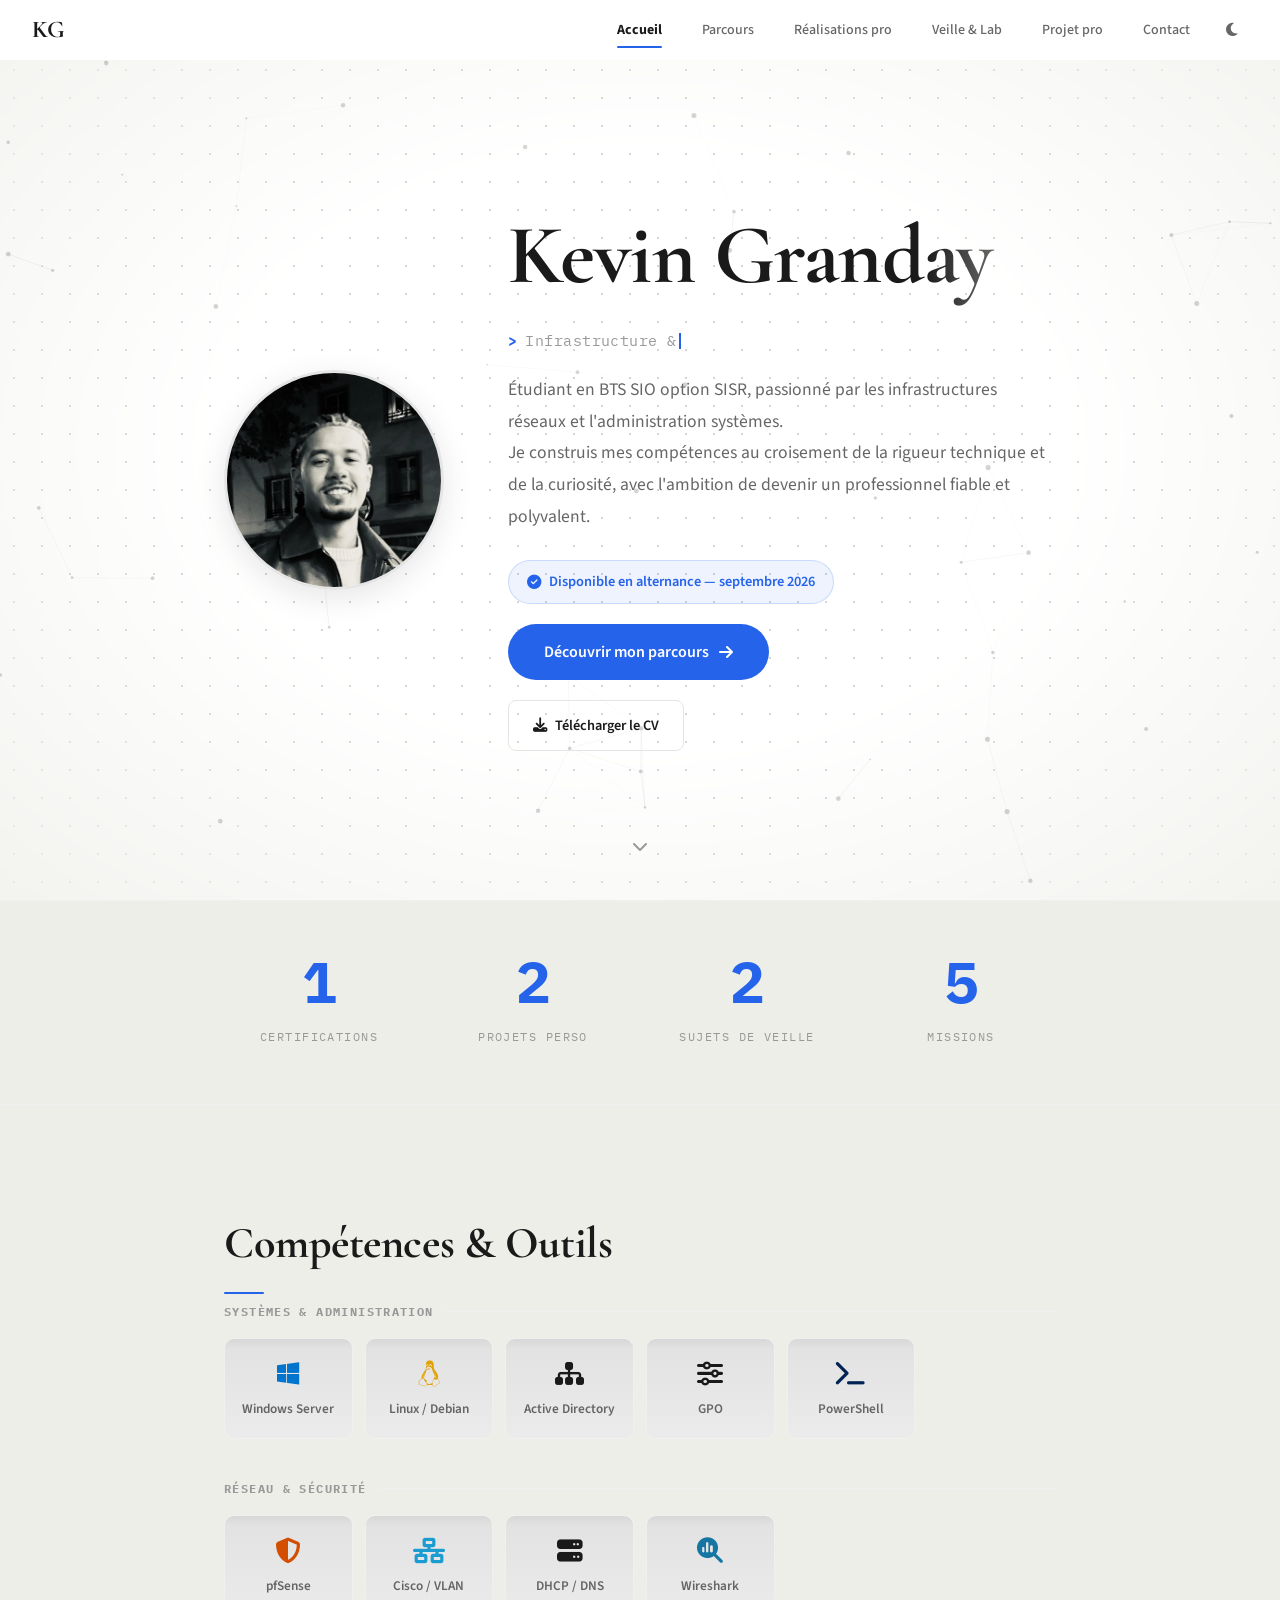
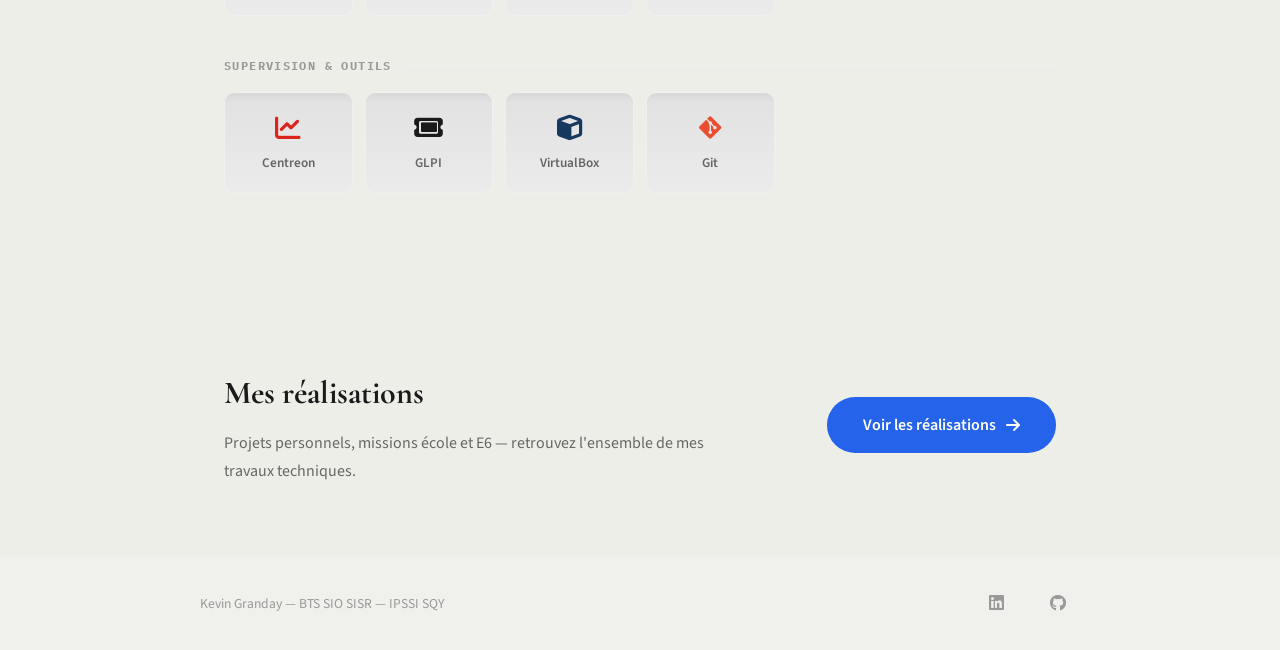
==== index.html @ ea4159f2 "Bump version CSS/JS v42 sur tous les HTML Co-Authored-By: Claude Sonnet 4.6 <noreply@anthropic.com>" ====
<!DOCTYPE html>
<html lang="fr">
<head>
    <meta charset="UTF-8">
    <script>var t=localStorage.getItem('theme');if(t==='dark'||(!t&&window.matchMedia('(prefers-color-scheme: dark)').matches))document.documentElement.setAttribute('data-theme','dark');</script>
    <meta name="viewport" content="width=device-width, initial-scale=1.0">
    <title>Kevin Granday - Portfolio BTS SIO SISR</title>
    <meta name="description" content="Portfolio de Kevin Granday, étudiant en BTS SIO option SISR à l'IPSSI SQY. Infrastructures réseaux, administration systèmes, cybersécurité.">
    <link rel="icon" type="image/svg+xml" href="favicon.svg">
    <link rel="manifest" href="manifest.json">
    <link rel="apple-touch-icon" href="apple-touch-icon.png">
    <meta name="theme-color" content="#111111" media="(prefers-color-scheme: light)">
    <meta name="theme-color" content="#0a0a0a" media="(prefers-color-scheme: dark)">
    <meta name="mobile-web-app-capable" content="yes">
    <meta name="apple-mobile-web-app-capable" content="yes">
    <meta name="apple-mobile-web-app-status-bar-style" content="black-translucent">
    <meta name="apple-mobile-web-app-title" content="KG Portfolio">
    <meta property="og:title" content="Kevin Granday — Portfolio BTS SIO SISR">
    <meta property="og:description" content="Étudiant en BTS SIO option SISR à l'IPSSI SQY. Infrastructures réseaux, administration systèmes, cybersécurité.">
    <meta property="og:type" content="website">
    <meta property="og:url" content="https://kevin-granday-portfolio.netlify.app/">
    <meta property="og:image" content="https://kevin-granday-portfolio.netlify.app/images/photo-kevin.webp">
    <meta name="twitter:card" content="summary_large_image">
    <meta name="twitter:title" content="Kevin Granday — Portfolio BTS SIO SISR">
    <meta name="twitter:description" content="Étudiant en BTS SIO option SISR à l'IPSSI SQY. Infrastructures réseaux, administration systèmes, cybersécurité.">
    <link rel="canonical" href="https://kevin-granday-portfolio.netlify.app/">
    <script type="application/ld+json">
    {
        "@context": "https://schema.org",
        "@type": "Person",
        "name": "Kevin Granday",
        "jobTitle": "Étudiant BTS SIO SISR",
        "description": "Étudiant en BTS SIO option SISR à l'IPSSI SQY, passionné par les infrastructures réseaux, l'administration systèmes et la cybersécurité.",
        "url": "https://kevin-granday-portfolio.netlify.app/",
        "image": "https://kevin-granday-portfolio.netlify.app/images/photo-kevin.webp",
        "sameAs": [
            "https://www.linkedin.com/in/kevin-granday-03425814b/",
            "https://github.com/Kevinkdla"
        ],
        "alumniOf": {
            "@type": "EducationalOrganization",
            "name": "IPSSI SQY — Institut Supérieur en Informatique"
        },
        "knowsAbout": [
            "Administration systèmes Windows Server",
            "Active Directory",
            "Infrastructure réseau",
            "Cybersécurité",
            "PowerShell",
            "Linux",
            "pfSense",
            "Proxmox VE",
            "VirtualBox"
        ],
        "hasCredential": [
            {
                "@type": "EducationalOccupationalCredential",
                "name": "Attestation CNIL — RGPD",
                "credentialCategory": "certification"
            },
            {
                "@type": "EducationalOccupationalCredential",
                "name": "SecNumacadémie — ANSSI",
                "credentialCategory": "certification"
            }
        ]
    }
    </script>
    <link rel="stylesheet" href="style.css?v=42">
    <link rel="preconnect" href="https://fonts.googleapis.com">
    <link rel="preconnect" href="https://fonts.gstatic.com" crossorigin>
    <link href="https://fonts.googleapis.com/css2?family=Cormorant+Garamond:wght@400;500;600;700&family=Source+Sans+3:wght@300;400;500;600;700&family=IBM+Plex+Mono:wght@400;500;600&display=swap" rel="stylesheet">
    <link rel="stylesheet" href="https://cdnjs.cloudflare.com/ajax/libs/font-awesome/6.5.1/css/all.min.css">
    <!-- Google tag (gtag.js) -->
    <script async src="https://www.googletagmanager.com/gtag/js?id=G-9WGSE8JV6F"></script>
    <script>
        window.dataLayer = window.dataLayer || [];
        function gtag(){dataLayer.push(arguments);}
        gtag("js", new Date());
        gtag("config", "G-9WGSE8JV6F");
    </script>
</head>
<body>

    <!-- ===================== NAVBAR ===================== -->
    <nav class="nav" id="nav">
        <a href="index.html" class="nav__logo">KG</a>
        <button class="nav__theme nav__theme--topbar" id="themeToggleTop" aria-label="Thème sombre"><i class="fas fa-moon"></i></button>
        <button class="nav__toggle" id="navToggle" aria-label="Menu">
            <span></span><span></span><span></span>
        </button>
    </nav>
    <ul class="nav__menu" id="navMenu">
        <li><a href="index.html" class="nav__link">Accueil</a></li>
        <li><a href="parcours.html" class="nav__link">Parcours</a></li>
        <li><a href="realisations.html" class="nav__link">Réalisations pro</a></li>
        <li><a href="veille.html" class="nav__link">Veille &amp; Lab</a></li>
        <li><a href="projet.html" class="nav__link">Projet pro</a></li>
        <li><a href="contact.html" class="nav__link">Contact</a></li>
        <li><button class="nav__theme" id="themeToggle" aria-label="Thème sombre"><i class="fas fa-moon"></i></button></li>
    </ul>
    <dialog class="nav__dialog" id="navDialog">
        <ul class="nav__dialog-menu">
            <li><a href="index.html" class="nav__link">Accueil</a></li>
            <li><a href="parcours.html" class="nav__link">Parcours</a></li>
            <li><a href="realisations.html" class="nav__link">Réalisations pro</a></li>
            <li><a href="veille.html" class="nav__link">Veille &amp; Lab</a></li>
            <li><a href="projet.html" class="nav__link">Projet pro</a></li>
            <li><a href="contact.html" class="nav__link">Contact</a></li>
        </ul>
    </dialog>

    <div class="page-content">

    <!-- ===================== HERO ===================== -->
    <section class="hero" id="accueil">
        <div class="hero__bg"></div>
        <canvas id="heroCanvas" aria-hidden="true"></canvas>
        <div class="container hero__content">
            <div class="hero__text-side">
                <h1 class="hero__title" data-text="Kevin Granday">Kevin Granday</h1>
                <p class="hero__typing-line"><span id="heroTyping"></span><span class="hero__cursor"></span></p>
                <p class="hero__text">
                    Étudiant en BTS SIO option SISR, passionné par les
                    infrastructures réseaux et l'administration systèmes.<br>
                    Je construis mes compétences au croisement de la rigueur
                    technique et de la curiosité, avec l'ambition de devenir
                    un professionnel fiable et polyvalent.
                </p>
                <div class="hero__actions">
                    <span class="hero__badge"><i class="fas fa-circle-check"></i> Disponible en alternance — septembre 2026</span>
                    <a href="parcours.html" class="hero__cta">Découvrir mon parcours <i class="fas fa-arrow-right"></i></a>
                    <a href="docs/kevin-granday-cv.pdf" download class="btn btn--outline"><i class="fas fa-download"></i> Télécharger le CV</a>
                </div>
            </div>
            <div class="hero__photo-side">
                <div class="hero__photo">
                    <img src="images/photo-kevin.webp" alt="Kevin Granday" loading="eager" fetchpriority="high">
                </div>
            </div>
        </div>
        <a href="#competences" class="hero__scroll" aria-label="Défiler vers le bas">
            <i class="fas fa-chevron-down"></i>
        </a>
    </section>

    <!-- ===================== STATS ===================== -->
    <section class="stats-strip">
        <div class="container">
            <div class="stats-grid">
                <div class="stat-item reveal">
                    <span class="stat-item__num" data-target="2">0</span>
                    <span class="stat-item__label">Certifications</span>
                </div>
                <div class="stat-item reveal">
                    <span class="stat-item__num" data-target="4">0</span>
                    <span class="stat-item__label">Projets perso</span>
                </div>
                <div class="stat-item reveal">
                    <span class="stat-item__num" data-target="4">0</span>
                    <span class="stat-item__label">Sujets de veille</span>
                </div>
                <div class="stat-item reveal">
                    <span class="stat-item__num" data-target="9">0</span>
                    <span class="stat-item__label">Missions</span>
                </div>
            </div>
        </div>
    </section>

    <!-- ===================== COMPÉTENCES ===================== -->
    <section class="section skills-section" id="competences">
        <div class="container">
            <h2 class="section__title reveal">Compétences & Outils</h2>

            <div class="skills-group reveal">
                <h3 class="skills-group__label">Systèmes & Administration</h3>
                <div class="skills-grid">
                    <div class="skill-card"><i class="fab fa-windows"></i><span>Windows Server</span></div>
                    <div class="skill-card"><i class="fab fa-linux"></i><span>Linux / Debian</span></div>
                    <div class="skill-card"><i class="fas fa-sitemap"></i><span>Active Directory</span></div>
                    <div class="skill-card"><i class="fas fa-sliders"></i><span>GPO</span></div>
                    <div class="skill-card"><i class="fas fa-terminal"></i><span>PowerShell</span></div>
                </div>
            </div>

            <div class="skills-group reveal">
                <h3 class="skills-group__label">Réseau & Sécurité</h3>
                <div class="skills-grid">
                    <div class="skill-card"><i class="fas fa-shield-halved"></i><span>pfSense</span></div>
                    <div class="skill-card"><i class="fas fa-network-wired"></i><span>Cisco / VLAN</span></div>
                    <div class="skill-card"><i class="fas fa-server"></i><span>DHCP / DNS</span></div>
                    <div class="skill-card"><i class="fas fa-magnifying-glass-chart"></i><span>Wireshark</span></div>
                </div>
            </div>

            <div class="skills-group reveal">
                <h3 class="skills-group__label">Supervision & Outils</h3>
                <div class="skills-grid">
                    <div class="skill-card"><i class="fas fa-chart-line"></i><span>Centreon</span></div>
                    <div class="skill-card"><i class="fas fa-ticket"></i><span>GLPI</span></div>
                    <div class="skill-card"><i class="fas fa-cube"></i><span>VirtualBox</span></div>
                    <div class="skill-card"><i class="fab fa-git-alt"></i><span>Git</span></div>
                </div>
            </div>
        </div>
    </section>

    <!-- ===================== CTA RÉALISATIONS ===================== -->
    <section class="section cta-section">
        <div class="container cta-section__inner reveal">
            <div>
                <h2 class="cta-section__title">Mes réalisations</h2>
                <p class="cta-section__text">Projets personnels, missions école et E6 — retrouvez l'ensemble de mes travaux techniques.</p>
            </div>
            <a href="realisations.html" class="hero__cta">
                Voir les réalisations <i class="fas fa-arrow-right"></i>
            </a>
        </div>
    </section>

    <footer class="footer">
        <div class="footer__inner">
            <p>Kevin Granday — BTS SIO SISR — IPSSI SQY</p>
            <div class="footer__links">
                <a href="https://www.linkedin.com/in/kevin-granday-03425814b/" target="_blank" rel="noopener" aria-label="LinkedIn"><i class="fab fa-linkedin"></i></a>
                <a href="https://github.com/Kevinkdla" target="_blank" rel="noopener" aria-label="GitHub"><i class="fab fa-github"></i></a>
            </div>
        </div>
    </footer>

        </div><!-- /.page-content -->

    <script src="main.js?v=42"></script>
</body>
</html>
---- style.css ----
/* ================================================================
   KEVIN GRANDAY PORTFOLIO — CSS
   ================================================================ */

/* ---------- RESET & VARIABLES ---------- */
*,
*::before,
*::after {
    margin: 0;
    padding: 0;
    box-sizing: border-box;
}

:root {
    /* Palette — light, clean, monochrome */
    --bg-primary: #f0f0ec;
    --bg-secondary: #eeeee9;
    --bg-card: #ebebeb;
    --bg-card-hover: #e5e5e0;
    --border: #f0f0f0;
    --border-light: #e5e5e5;

    --text-primary: #1a1a1a;
    --text-secondary: #666;
    --text-muted: #999;

    --accent: #2563eb;
    --accent-soft: rgba(37, 99, 235, 0.08);
    --accent-glow: rgba(37, 99, 235, 0.18);
    --accent-green: #15803d;
    --accent-green-soft: #f0fdf4;

    /* Typography */
    --font-body: 'Source Sans 3', -apple-system, BlinkMacSystemFont, sans-serif;
    --font-heading: 'Cormorant Garamond', Georgia, serif;
    --font-mono: 'IBM Plex Mono', 'Fira Code', monospace;

    /* Sizing */
    --nav-height: 60px;
    --container: 880px;
    --radius: 10px;
    --radius-sm: 8px;
    --radius-lg: 14px;

    /* Transitions */
    --ease: cubic-bezier(0.4, 0, 0.2, 1);
    --dur: 0.25s;
}

html {
    scroll-behavior: smooth;
    scroll-padding-top: var(--nav-height);
}

body {
    font-family: var(--font-body);
    font-size: 19px;
    background: var(--bg-primary);
    color: var(--text-primary);
    line-height: 1.75;
    -webkit-font-smoothing: antialiased;
    overflow-x: hidden;
}

img {
    max-width: 100%;
    display: block;
}

a {
    color: inherit;
    text-decoration: none;
}

code {
    font-family: var(--font-mono);
    background: #f5f5f5;
    color: #333;
    padding: 2px 8px;
    border-radius: 4px;
    font-size: 0.875em;
}

[data-theme="dark"] code {
    background: #242424;
    color: #e0e0e0;
}

.container {
    max-width: var(--container);
    margin: 0 auto;
    padding: 0 24px;
}

/* ---------- REVEAL ANIMATION ---------- */
.reveal {
    opacity: 0;
    transform: translateY(30px);
    transition: opacity 0.7s var(--ease), transform 0.7s var(--ease);
}

.reveal.visible {
    opacity: 1;
    transform: translateY(0);
}

/* ---------- LIGHTBOX ---------- */
/* ---------- IMG DIALOG (aperçu projet) ---------- */
.img-dialog {
    border: none;
    border-radius: 10px;
    padding: 0;
    background: var(--bg-card);
    box-shadow: 0 24px 64px rgba(0,0,0,0.55);
    max-width: min(780px, 88vw);
    width: 100%;
    overflow: hidden;
    position: fixed;
    top: 50%;
    left: 50%;
    transform: translate(-50%, -50%);
    margin: 0;
}

.img-dialog::backdrop {
    background: rgba(0, 0, 0, 0.75);
    backdrop-filter: blur(3px);
}

.img-dialog__img {
    display: block;
    width: 100%;
    max-height: 75vh;
    object-fit: contain;
    border-radius: 0;
}

.img-dialog__close {
    position: absolute;
    top: 10px;
    right: 12px;
    font-size: 1.6rem;
    line-height: 1;
    background: rgba(0,0,0,0.45);
    color: #fff;
    border: none;
    border-radius: 50%;
    width: 32px;
    height: 32px;
    cursor: pointer;
    display: flex;
    align-items: center;
    justify-content: center;
    transition: background 0.2s;
    z-index: 1;
}

.img-dialog__close:hover {
    background: rgba(0,0,0,0.75);
}

@media (max-width: 600px) {
    .img-dialog {
        max-width: 96vw;
    }
    .img-dialog__img {
        max-height: 60vh;
    }
}

.lightbox {
    position: fixed;
    inset: 0;
    z-index: 1000;
    background: rgba(0, 0, 0, 0.92);
    display: flex;
    flex-direction: column;
    align-items: center;
    justify-content: center;
    gap: 20px;
    opacity: 0;
    pointer-events: none;
    transition: opacity var(--dur) var(--ease);
}

.lightbox.active {
    opacity: 1;
    pointer-events: all;
}

.lightbox__close {
    position: absolute;
    top: 12px;
    right: 16px;
    font-size: 2.4rem;
    color: var(--text-primary);
    background: none;
    border: none;
    cursor: pointer;
    transition: color var(--dur);
    line-height: 1;
    min-width: 44px;
    min-height: 44px;
    display: flex;
    align-items: center;
    justify-content: center;
}

.lightbox__close:hover {
    color: var(--accent);
}

.lightbox__pdf {
    width: 90vw;
    max-width: 860px;
    height: 80vh;
    border: none;
    border-radius: var(--radius);
    box-shadow: 0 20px 60px rgba(0, 0, 0, 0.5);
    background: #fff;
}

@media (max-width: 767px) {
    .lightbox__pdf {
        height: 70vh;
        width: 96vw;
    }
}

@media (orientation: landscape) and (max-width: 900px) {
    .lightbox__pdf {
        height: 60vh;
    }
}

.lightbox__img {
    max-width: 92vw;
    max-height: 85vh;
    border-radius: var(--radius);
    box-shadow: 0 20px 60px rgba(0, 0, 0, 0.5);
    object-fit: contain;
}

.lightbox__download {
    display: inline-flex;
    align-items: center;
    gap: 8px;
    padding: 10px 24px;
    background: var(--accent);
    color: #fff;
    border-radius: var(--radius-sm);
    font-weight: 600;
    transition: transform var(--dur), box-shadow var(--dur);
}

.lightbox__download:hover {
    transform: translateY(-2px);
    box-shadow: 0 6px 20px var(--accent-glow);
}

/* ---------- NAVBAR ---------- */
.nav {
    position: fixed;
    top: 0;
    left: 0;
    right: 0;
    height: var(--nav-height);
    display: flex;
    align-items: center;
    justify-content: space-between;
    padding: 0 32px;
    z-index: 500;
    background: rgba(255, 255, 255, 0.97);
    backdrop-filter: blur(14px);
    -webkit-backdrop-filter: blur(14px);
    border-bottom: 1px solid transparent;
    transition: border-color var(--dur), background var(--dur);
}

.nav.scrolled {
    border-bottom-color: var(--border);
    background: #fff;
}

.nav__logo {
    font-family: var(--font-heading);
    font-size: 1.5rem;
    font-weight: 700;
    color: var(--text-primary);
    letter-spacing: -0.01em;
}

.nav__menu {
    position: fixed;
    top: 0;
    right: 32px;
    height: var(--nav-height);
    display: flex;
    align-items: center;
    list-style: none;
    gap: 8px;
    z-index: 501;
}

.nav__link {
    display: block;
    padding: 8px 16px;
    font-size: 0.875rem;
    font-weight: 500;
    color: var(--text-secondary);
    border-radius: var(--radius-sm);
    transition: color var(--dur), background var(--dur);
}

.nav__link:hover {
    color: var(--text-primary);
    background: var(--accent-soft);
    font-weight: 600;
}

.nav__link.active {
    color: var(--text-primary);
    font-weight: 700;
    background: transparent;
    position: relative;
}

.nav__link.active::after {
    content: '';
    position: absolute;
    bottom: 2px;
    left: 16px;
    right: 16px;
    height: 2px;
    background: var(--accent);
    border-radius: 2px;
}

.nav__toggle {
    display: none;
    flex-direction: column;
    gap: 5px;
    background: none;
    border: none;
    cursor: pointer;
    padding: 4px;
}

.nav__toggle span {
    display: block;
    width: 24px;
    height: 1.5px;
    background: var(--text-primary);
    border-radius: 2px;
    transition: transform var(--dur), opacity var(--dur);
}

/* ---------- HERO ---------- */
.hero {
    position: relative;
    min-height: 100vh;
    display: flex;
    align-items: center;
    padding-top: var(--nav-height);
    overflow: hidden;
}

.hero__bg {
    position: absolute;
    inset: 0;
    background: #fff;
    background-image: radial-gradient(circle, #d4d4d4 1px, transparent 1px);
    background-size: 28px 28px;
    -webkit-mask-image: radial-gradient(ellipse 80% 80% at 50% 50%, black 40%, transparent 100%);
    mask-image: radial-gradient(ellipse 80% 80% at 50% 50%, black 40%, transparent 100%);
    pointer-events: none;
}

[data-theme="dark"] .hero__bg {
    background: #0d0d0d;
    background-image: radial-gradient(circle, #2a2a2a 1px, transparent 1px);
    background-size: 28px 28px;
}

.hero__content {
    position: relative;
    z-index: 1;
    display: flex;
    flex-wrap: wrap;
    align-items: center;
    justify-content: center;
    gap: clamp(24px, 5vw, 64px);
    animation: heroFadeIn 1s var(--ease) both;
}

.hero__text-side {
    flex: 1;
    min-width: min(280px, 100%);
}

.hero__actions {
    display: flex;
    flex-direction: column;
    align-items: flex-start;
    gap: 20px;
}

.hero__photo-side {
    flex-shrink: 0;
    order: -1;
}

.hero__photo {
    width: clamp(100px, 22vw, 220px);
    height: clamp(100px, 22vw, 220px);
    border-radius: 50%;
    overflow: hidden;
    border: 3px solid var(--border-light);
    box-shadow: 0 8px 32px rgba(0, 0, 0, 0.1);
}

.hero__photo img {
    width: 100%;
    height: 100%;
    object-fit: cover;
    object-position: center top;
    filter: grayscale(0%);
    transition: filter 0.4s var(--ease);
}

.hero__photo:hover img {
    filter: grayscale(100%);
}

@keyframes heroFadeIn {
    from { opacity: 0; transform: translateY(40px); }
    to { opacity: 1; transform: translateY(0); }
}

.hero__title {
    font-family: var(--font-heading);
    font-size: clamp(50px, 10vw, 84px);
    font-weight: 700;
    letter-spacing: -0.01em;
    line-height: 1.1;
    padding-bottom: 0.08em;
    margin-bottom: 20px;
    background: linear-gradient(90deg, #1a1a1a 0%, #1a1a1a 38%, #aaa 50%, #1a1a1a 62%, #1a1a1a 100%);
    background-size: 200% auto;
    -webkit-background-clip: text;
    -webkit-text-fill-color: transparent;
    background-clip: text;
    animation: shine 10s linear infinite;
}

@keyframes shine {
    0%   { background-position: 200% center; }
    100% { background-position: -200% center; }
}

.hero__text {
    font-size: 1.1rem;
    color: var(--text-secondary);
    line-height: 1.8;
    margin-bottom: 28px;
}

.hero__badge {
    display: inline-flex;
    align-items: center;
    gap: 8px;
    padding: 8px 18px;
    background: var(--accent-soft);
    color: var(--accent);
    border: 1px solid var(--accent-glow);
    border-radius: 50px;
    font-size: 0.9rem;
    font-weight: 600;
    animation: pulse-badge 2s ease-in-out infinite;
}

@keyframes pulse-badge {
    0%, 100% { opacity: 1; }
    50% { opacity: 0.75; }
}

.hero__cta {
    display: inline-flex;
    align-items: center;
    justify-content: center;
    gap: 10px;
    padding: 14px 36px;
    background: var(--accent);
    color: #fff;
    border-radius: 50px;
    font-size: 1rem;
    font-weight: 600;
    transition: background var(--dur), transform var(--dur), box-shadow var(--dur);
}

.hero__cta:hover {
    background: #333;
    transform: translateY(-2px);
    box-shadow: 0 6px 20px rgba(0,0,0,0.15);
}

/* ---------- SECTIONS ---------- */
.section {
    padding: 100px 0;
}

.section--alt {
    background: var(--bg-secondary);
}

.section__title {
    font-family: var(--font-heading);
    font-size: clamp(28px, 5vw, 44px);
    font-weight: 700;
    letter-spacing: -0.01em;
    margin-bottom: 8px;
    position: relative;
    display: inline-block;
    color: var(--text-primary);
}

.section__title::after {
    content: '';
    display: block;
    width: 40px;
    height: 2px;
    background: var(--accent);
    border-radius: 2px;
    margin-top: 10px;
}

.section__subtitle {
    color: var(--text-secondary);
    font-size: 1.05rem;
    margin-bottom: 48px;
}

/* ---------- PARCOURS ---------- */
.parcours__intro {
    max-width: 760px;
    margin-bottom: 56px;
}

.parcours__intro p {
    color: var(--text-secondary);
    margin-bottom: 12px;
}

.parcours__intro strong {
    color: var(--text-primary);
}

.parcours__grid {
    display: grid;
    grid-template-columns: 1fr 1fr;
    gap: 40px;
    align-items: start;
}

/* CV Card */
.cv-card {
    background: var(--bg-card);
    border: 1px solid var(--border);
    border-radius: var(--radius-lg);
    padding: 28px;
    text-align: center;
}

.cv-card__title {
    font-size: 1.15rem;
    font-weight: 700;
    margin-bottom: 20px;
}

.cv-card__preview {
    position: relative;
    cursor: pointer;
    overflow: hidden;
    border-radius: var(--radius);
    margin-bottom: 16px;
}

.cv-card__iframe {
    width: 100%;
    height: clamp(400px, 70vh, 600px);
    border: none;
    border-radius: var(--radius);
    pointer-events: none;
    display: block;
}

.cv-card__overlay {
    position: absolute;
    inset: 0;
    background: rgba(255, 255, 255, 0.85);
    display: flex;
    flex-direction: column;
    align-items: center;
    justify-content: center;
    gap: 8px;
    color: var(--text-primary);
    font-size: 0.9rem;
    font-weight: 600;
    opacity: 0;
    transition: opacity var(--dur);
}

.cv-card__overlay i {
    font-size: 1.6rem;
}

.cv-card__preview:hover .cv-card__img {
    transform: scale(1.04);
}

.cv-card__preview:hover .cv-card__overlay {
    opacity: 1;
}

.cv-card__hint {
    color: var(--text-muted);
    font-size: 0.85rem;
    margin-bottom: 20px;
}

/* Timeline */
.timeline {
    position: relative;
}

.timeline__heading {
    font-size: 1.15rem;
    font-weight: 700;
    margin-bottom: 28px;
}

.timeline__item {
    position: relative;
    padding-left: 28px;
    padding-bottom: 32px;
    border-left: 2px solid #e5e5e5;
}

.timeline__item:last-child {
    padding-bottom: 0;
}

.timeline__item::before {
    content: '';
    position: absolute;
    left: -7px;
    top: 4px;
    width: 13px;
    height: 13px;
    border-radius: 50%;
    background: #fff;
    border: 2.5px solid #ccc;
}

.timeline__item:first-child::before {
    background: var(--accent);
    border-color: var(--accent);
    box-shadow: 0 0 0 4px rgba(17,17,17,0.08);
}

.timeline__date {
    display: inline-block;
    font-family: var(--font-mono);
    font-size: 0.8rem;
    color: var(--accent);
    font-weight: 600;
    margin-bottom: 4px;
}

.timeline__title {
    font-size: 1rem;
    font-weight: 700;
    margin-bottom: 2px;
}

.timeline__company {
    display: inline-block;
    font-size: 0.85rem;
    color: var(--text-muted);
    font-weight: 500;
    margin-bottom: 6px;
}

.timeline__desc {
    font-size: 0.9rem;
    color: var(--text-secondary);
}

.timeline__company-row {
    display: flex;
    align-items: center;
    gap: 10px;
    margin-bottom: 6px;
}

.timeline__company-row .timeline__company {
    margin-bottom: 0;
}

.timeline__logo {
    height: 28px;
    width: auto;
    max-width: 80px;
    border-radius: 4px;
    opacity: 0.72;
    filter: grayscale(100%);
    transition: opacity 0.2s, filter 0.2s;
}

.ipssi-logo.timeline__logo {
    filter: none;
    opacity: 1;
}

/* ---------- CERTIFICATIONS ---------- */
.certs {
    margin-top: 56px;
}

.certs__heading {
    font-family: var(--font-heading);
    font-size: 1.5rem;
    font-weight: 700;
    margin-bottom: 24px;
    color: var(--text-primary);
}

.certs__grid {
    display: grid;
    grid-template-columns: repeat(auto-fill, minmax(240px, 1fr));
    gap: 16px;
}

.cert-card {
    display: flex;
    align-items: center;
    gap: 16px;
    padding: 20px 24px;
    background: var(--bg-card);
    border: 1px solid var(--border);
    border-radius: var(--radius);
    transition: box-shadow var(--dur), border-color var(--dur);
}

.cert-card:hover {
    border-color: var(--border-light);
    box-shadow: 0 4px 16px rgba(0,0,0,0.06);
}

.cert-card__icon {
    flex-shrink: 0;
    width: 40px;
    height: 40px;
    display: flex;
    align-items: center;
    justify-content: center;
    background: var(--accent-soft);
    border-radius: var(--radius-sm);
    font-size: 1.1rem;
    color: var(--accent);
    overflow: visible;
}

.cert-card__icon img {
    width: 36px;
    height: 36px;
    object-fit: contain;
    background: none;
}

.cert-card:has(img) .cert-card__icon {
    background: transparent;
    border: none;
}

.cert-card__org {
    display: inline-block;
    font-family: var(--font-mono);
    font-size: 0.72rem;
    font-weight: 600;
    color: var(--accent);
    text-transform: uppercase;
    letter-spacing: 0.08em;
    margin-bottom: 4px;
}

.cert-card__title {
    font-size: 0.9rem;
    font-weight: 600;
    color: var(--text-primary);
    line-height: 1.4;
    margin-bottom: 4px;
}

.cert-card__year {
    font-size: 0.78rem;
    color: var(--text-muted);
    font-family: var(--font-mono);
}

.cert-modules {
    list-style: none;
    margin-top: 10px;
    display: flex;
    flex-direction: column;
    gap: 4px;
}

.cert-modules li {
    font-size: 0.78rem;
    color: var(--text-secondary);
    padding-left: 14px;
    position: relative;
    min-height: 44px;
}

.cert-modules li a {
    display: flex;
    align-items: center;
    min-height: 44px;
    color: inherit;
    text-decoration: underline;
    text-underline-offset: 2px;
}

.cert-modules li::before {
    content: '✓';
    position: absolute;
    left: 0;
    color: var(--accent-green);
    font-size: 0.72rem;
}

.cert-modules li {
    display: flex;
    align-items: center;
    justify-content: space-between;
    gap: 10px;
    flex-wrap: wrap;
}

.cert-code {
    font-family: var(--font-mono);
    font-size: 0.68rem;
    color: var(--text-muted);
    background: var(--accent-soft);
    padding: 2px 6px;
    border-radius: 4px;
    flex-shrink: 0;
    letter-spacing: 0.04em;
}

/* ---------- STATS STRIP ---------- */
.stats-strip {
    background: var(--bg-secondary);
    border-top: 1px solid var(--border);
    border-bottom: 1px solid var(--border);
    padding: 52px 0;
}

.stats-grid {
    display: grid;
    grid-template-columns: repeat(4, 1fr);
    gap: 24px;
    text-align: center;
}

.stat-item__num {
    display: block;
    font-family: var(--font-mono);
    font-size: clamp(2.4rem, 5vw, 3.6rem);
    font-weight: 700;
    color: var(--accent);
    line-height: 1;
    margin-bottom: 8px;
}

.stat-item__label {
    font-size: 0.75rem;
    color: var(--text-muted);
    text-transform: uppercase;
    letter-spacing: 0.12em;
    font-family: var(--font-mono);
}

@media (max-width: 600px) {
    .stats-grid {
        grid-template-columns: repeat(2, 1fr);
        gap: 28px;
    }
}

/* ---------- CERTIFICATION PRESENTATION CARDS ---------- */
.cert-pres__grid {
    display: grid;
    grid-template-columns: repeat(auto-fill, minmax(300px, 1fr));
    gap: 24px;
    margin-top: 24px;
}

.cert-pres-card {
    position: relative;
    display: flex;
    flex-direction: column;
    gap: 20px;
    padding: 28px 28px 24px;
    background: var(--bg-card);
    border: 1px solid var(--border);
    border-radius: 12px;
    color: var(--text);
    transition: border-color 0.2s, box-shadow 0.2s, transform 0.2s;
    overflow: hidden;
}

.cert-pres-card::before {
    content: '';
    position: absolute;
    top: 0; left: 0; right: 0;
    height: 3px;
    background: var(--accent);
    transform: scaleX(0);
    transform-origin: left;
    transition: transform 0.25s ease;
}

.cert-pres-card:hover {
    border-color: var(--accent);
    box-shadow: 0 8px 28px var(--accent-glow);
    transform: translateY(-2px);
}

.cert-pres-card:hover::before {
    transform: scaleX(1);
}

.cert-pres-card__badge {
    position: absolute;
    top: 20px; right: 20px;
    font-family: var(--font-mono);
    font-size: 0.7rem;
    font-weight: 600;
    color: var(--accent);
    background: var(--accent-soft);
    padding: 4px 10px;
    border-radius: 20px;
    letter-spacing: 0.04em;
    display: flex;
    align-items: center;
    gap: 5px;
}

.cert-pres-card__header {
    display: flex;
    align-items: flex-start;
    gap: 14px;
    padding-right: 64px;
}

.cert-pres-card__logo {
    width: 44px;
    height: 44px;
    object-fit: contain;
    flex-shrink: 0;
    border-radius: 8px;
    background: #fff;
    padding: 4px;
    border: 1px solid var(--border-light);
}

.cert-pres-card__org {
    display: block;
    font-family: var(--font-mono);
    font-size: 0.68rem;
    font-weight: 600;
    letter-spacing: 0.1em;
    text-transform: uppercase;
    color: var(--text-muted);
    margin-bottom: 4px;
}

.cert-pres-card__title {
    font-size: 0.9rem;
    font-weight: 600;
    line-height: 1.4;
    margin: 0 0 4px;
    color: var(--text);
}

.cert-pres-card__year {
    font-size: 0.76rem;
    color: var(--text-muted);
    font-family: var(--font-mono);
}

.cert-pres-card__sections {
    list-style: none;
    padding: 0;
    margin: 0;
    display: flex;
    flex-direction: column;
    gap: 6px;
    border-top: 1px solid var(--border);
    padding-top: 16px;
}

.cert-pres-card__sections li {
    display: flex;
    align-items: center;
    gap: 10px;
    font-size: 0.82rem;
    color: var(--text-muted);
    line-height: 1.3;
}

.cert-pres-card__sections li span {
    font-family: var(--font-mono);
    font-size: 0.65rem;
    font-weight: 600;
    color: var(--accent);
    background: var(--accent-soft);
    padding: 2px 6px;
    border-radius: 4px;
    flex-shrink: 0;
    min-width: 26px;
    text-align: center;
}

.cert-pres-card__proofs {
    border-top: 1px solid var(--border);
    padding-top: 14px;
}

.cert-pres-card__proofs-label {
    display: flex;
    align-items: center;
    gap: 6px;
    font-family: var(--font-mono);
    font-size: 0.68rem;
    font-weight: 600;
    letter-spacing: 0.08em;
    text-transform: uppercase;
    color: var(--text-muted);
    margin-bottom: 8px;
}

.cert-pres-card__proofs ul {
    list-style: none;
    padding: 0;
    margin: 0;
    display: flex;
    flex-direction: column;
    gap: 4px;
}

.cert-pres-card__proofs ul li a {
    font-size: 0.78rem;
    color: var(--text-muted);
    text-decoration: none;
    display: flex;
    align-items: center;
    gap: 6px;
    padding: 2px 0;
    transition: color 0.15s;
}

.cert-pres-card__proofs ul li a::before {
    content: '↗';
    font-size: 0.7rem;
    flex-shrink: 0;
}

.cert-pres-card__proofs ul li a:hover {
    color: var(--accent);
}

.cert-pres-card__cta {
    display: flex;
    align-items: center;
    gap: 8px;
    font-size: 0.82rem;
    font-weight: 600;
    color: var(--accent);
    margin-top: auto;
    border-top: 1px solid var(--border);
    padding-top: 16px;
    text-decoration: none;
    transition: gap 0.2s;
}

.cert-pres-card__cta:hover {
    gap: 12px;
}

@media (max-width: 600px) {
    .cert-pres__grid {
        grid-template-columns: 1fr;
    }

    .cert-pres-card {
        padding: 20px 16px 18px;
    }

    .cert-pres-card__badge {
        position: static;
        align-self: flex-start;
        margin-bottom: -8px;
    }

    .cert-pres-card__header {
        padding-right: 0;
        flex-wrap: wrap;
    }

    .cert-pres-card__proofs ul li a {
        word-break: break-word;
        font-size: 0.75rem;
    }
}

.cert-verify-link {
    display: inline-flex;
    align-items: center;
    gap: 6px;
    margin-top: 10px;
    font-size: 0.78rem;
    font-weight: 600;
    color: var(--text-muted);
    text-decoration: none;
    transition: color var(--dur);
}

.cert-verify-link:hover {
    color: var(--accent);
}

.cert-verify-link i {
    font-size: 0.7rem;
}

/* ---------- BUTTONS ---------- */
.btn {
    display: inline-flex;
    align-items: center;
    gap: 8px;
    padding: 12px 24px;
    border-radius: var(--radius-sm);
    font-size: 0.9rem;
    font-weight: 600;
    cursor: pointer;
    border: none;
    transition: transform var(--dur), box-shadow var(--dur), background var(--dur);
}

.btn:hover {
    transform: translateY(-2px);
}

.btn--primary {
    background: var(--accent);
    color: #fff;
}

.btn--primary:hover {
    box-shadow: 0 8px 24px var(--accent-glow);
}

.btn--outline {
    background: transparent;
    border: 1px solid var(--border-light);
    color: var(--text-primary);
}

.btn--outline:hover {
    border-color: var(--accent);
    background: var(--accent-soft);
}

/* ---------- RÉALISATIONS ---------- */

/* Sous-section projets personnels */
.perso-projects {
    margin-top: 52px;
}

/* ---- CHARACTER SELECT ---- */
.char-select {
    display: grid;
    grid-template-columns: repeat(3, 1fr);
    gap: 12px;
    margin-bottom: 20px;
}

.char-select__portrait {
    border: 2px solid var(--border);
    border-radius: var(--radius);
    overflow: hidden;
    cursor: pointer;
    background: none;
    padding: 0;
    text-align: left;
    transition: border-color var(--dur), transform var(--dur), box-shadow var(--dur);
}

.char-select__portrait:hover {
    border-color: var(--accent);
    transform: translateY(-3px);
    box-shadow: 0 6px 18px rgba(0,0,0,0.1);
}

.char-select__portrait.active {
    border-color: var(--accent);
    box-shadow: 0 0 0 3px var(--accent-glow);
}

.char-select__thumb {
    width: 100%;
    aspect-ratio: 16/9;
    object-fit: cover;
    display: block;
}

.char-select__info {
    padding: 10px 12px;
    display: flex;
    align-items: center;
    gap: 8px;
    background: var(--bg-card);
}

.char-select__name {
    flex: 1;
    font-size: 0.78rem;
    font-weight: 600;
    color: var(--text-primary);
    white-space: nowrap;
    overflow: hidden;
    text-overflow: ellipsis;
}

/* Detail panels */
.char-detail {
    position: relative;
    overflow: hidden;
}

.char-panel {
    display: none;
}

.char-panel.active {
    display: block;
}

.char-panel.enter-right {
    display: block;
    animation: charRight 0.32s cubic-bezier(0.4,0,0.2,1) forwards;
}

.char-panel.enter-left {
    display: block;
    animation: charLeft 0.32s cubic-bezier(0.4,0,0.2,1) forwards;
}

@keyframes charRight {
    from { transform: translateX(52px); opacity: 0; }
    to   { transform: translateX(0);   opacity: 1; }
}

@keyframes charLeft {
    from { transform: translateX(-52px); opacity: 0; }
    to   { transform: translateX(0);    opacity: 1; }
}

[data-theme="dark"] .char-select__portrait.active {
    box-shadow: 0 0 0 3px rgba(255,255,255,0.15);
}

@media (max-width: 560px) {
    .char-select {
        grid-template-columns: repeat(3, 1fr);
        gap: 8px;
    }
    .char-select__name { display: none; }
    .char-select__info { justify-content: center; padding: 8px; }
}
/* ---- END CHARACTER SELECT ---- */

.perso-projects__title {
    font-family: var(--font-mono);
    font-size: 0.72rem;
    font-weight: 700;
    text-transform: uppercase;
    letter-spacing: 0.12em;
    color: var(--text-muted);
    margin-bottom: 20px;
    display: flex;
    align-items: center;
    gap: 12px;
}

.perso-projects__title::after {
    content: '';
    flex: 1;
    height: 1px;
    background: var(--border);
}

/* Projet personnel card */
.project-card__modules {
    display: flex;
    flex-wrap: wrap;
    gap: 6px 20px;
    margin: 10px 0 16px;
}

.fp-module {
    font-size: 0.82rem;
    color: var(--text-secondary);
    display: flex;
    align-items: center;
    gap: 6px;
}

.fp-module i {
    font-size: 0.4rem;
    color: var(--text-muted);
}

.project-card__footer {
    border-top: 1px solid var(--border);
    padding-top: 14px;
    margin-top: 4px;
    display: flex;
    flex-direction: column;
    gap: 12px;
}

.project-card__actions {
    display: flex;
    align-items: center;
    justify-content: space-between;
    flex-wrap: wrap;
    gap: 12px;
}

.project-card__stack {
    display: flex;
    flex-wrap: wrap;
    gap: 6px;
}

.fp-tag {
    font-family: var(--font-mono);
    font-size: 0.72rem;
    font-weight: 600;
    padding: 3px 10px;
    background: var(--accent-soft);
    color: var(--accent);
    border-radius: 4px;
}

.featured-project__github {
    display: inline-flex;
    align-items: center;
    gap: 7px;
    font-size: 0.82rem;
    font-weight: 600;
    padding: 10px 14px;
    border-radius: 50px;
    border: 1px solid var(--border);
    color: var(--text-muted);
    transition: all var(--dur);
    text-decoration: none;
    white-space: nowrap;
    min-height: 44px;
}

.featured-project__github:hover {
    background: var(--accent);
    color: #fff;
    border-color: var(--accent);
}

.filters {
    margin-bottom: 12px;
}

.filters__group {
    display: flex;
    flex-wrap: wrap;
    gap: 8px;
}

.filter-btn {
    padding: 8px 18px;
    border-radius: 50px;
    font-size: 0.85rem;
    font-weight: 600;
    background: var(--bg-card);
    border: 1px solid var(--border);
    color: var(--text-secondary);
    cursor: pointer;
    transition: all var(--dur);
}

.filter-btn:hover,
.filter-btn.active {
    background: var(--accent-soft);
    border-color: var(--accent);
    color: var(--accent);
}

/* Categories */
.categories {
    margin-bottom: 36px;
}

.categories__header {
    display: flex;
    align-items: center;
    gap: 12px;
    margin-bottom: 10px;
}

.categories__label {
    font-size: 0.78rem;
    font-weight: 700;
    text-transform: uppercase;
    letter-spacing: 0.08em;
    color: var(--text-muted);
}

.categories__clear {
    margin-left: auto;
    background: none;
    border: none;
    color: var(--text-muted);
    font-size: 0.8rem;
    cursor: pointer;
    transition: color var(--dur);
}

.categories__clear:hover {
    color: var(--accent);
}

.categories__list {
    display: flex;
    flex-direction: row;
    flex-wrap: wrap;
    gap: 8px;
}

.cat-check {
    display: inline-flex;
    align-items: center;
    gap: 0;
    cursor: pointer;
    transition: all var(--dur);
    padding: 7px 16px;
    border-radius: 50px;
    font-size: 0.85rem;
    font-weight: 600;
    background: var(--bg-card);
    border: 1px solid var(--border);
    color: var(--text-secondary);
}

.cat-check:hover {
    background: var(--bg-secondary);
    border-color: var(--border-light);
    color: var(--text-primary);
}

.cat-check input {
    display: none;
}

.cat-check__box {
    display: none;
}

.cat-check:has(input:checked) {
    background: var(--accent-soft);
    border-color: var(--accent);
    color: var(--accent);
}

/* Missions */
.missions-grid {
    display: flex;
    flex-direction: column;
    gap: 8px;
    margin-bottom: 16px;
}

.mission-card {
    background: var(--bg-card);
    border: 1px solid var(--border);
    border-left: 3px solid transparent;
    border-radius: var(--radius);
    padding: 20px 26px;
    transition: all var(--dur);
}

.mission-card:hover {
    border-left-color: var(--accent);
    background: var(--bg-card-hover);
}

.mission-card__head {
    display: flex;
    justify-content: space-between;
    align-items: flex-start;
    gap: 12px;
    margin-bottom: 8px;
}

.mission-card__title {
    font-size: 1rem;
    font-weight: 600;
    color: var(--text-primary);
    margin: 0;
    line-height: 1.4;
}

.mission-card__tag {
    font-family: var(--font-mono);
    font-size: 0.72rem;
    font-weight: 600;
    padding: 3px 10px;
    border-radius: 4px;
    white-space: nowrap;
    text-transform: uppercase;
    letter-spacing: 0.05em;
    flex-shrink: 0;
}

.mission-card__tag--pro {
    background: #e0f2fe;
    color: #0369a1;
}

.mission-card__tag--e6 {
    background: #f3e8ff;
    color: #7e22ce;
}

.mission-card__tag--ecole {
    background: #dcfce7;
    color: #15803d;
}

.mission-card__tag--perso {
    background: #fff7ed;
    color: #c2410c;
}

.mission-card__desc {
    font-size: 0.93rem;
    color: var(--text-secondary);
    line-height: 1.65;
    margin-bottom: 10px;
}

.mission-card__footer {
    display: flex;
    align-items: center;
    justify-content: space-between;
    gap: 8px;
    flex-wrap: wrap;
    margin-top: 4px;
}

.mission-card__meta {
    font-family: var(--font-mono);
    font-size: 0.75rem;
    color: var(--text-muted);
}

.mission-card__github {
    font-size: 0.75rem;
    color: var(--text-secondary);
    text-decoration: none;
    display: inline-flex;
    align-items: center;
    gap: 4px;
    transition: color var(--dur);
    min-height: 44px;
    padding: 0 4px;
}

.mission-card__github:hover {
    color: var(--accent);
}

/* Missions grid empty state */
.missions-grid__empty {
    text-align: center;
    padding: 48px;
    color: var(--text-muted);
    font-style: italic;
}

/* ---------- VEILLE ---------- */
.veille-card {
    background: var(--bg-card);
    border: 1px solid var(--border);
    border-radius: var(--radius-lg);
    padding: 36px;
    margin-bottom: 40px;
}

.veille-card__header {
    margin-bottom: 20px;
}

.veille-card__title {
    font-size: 1.4rem;
    font-weight: 800;
    margin-bottom: 8px;
}

.veille-card__badge {
    display: inline-block;
    padding: 4px 14px;
    background: var(--accent-soft);
    color: var(--accent);
    border-radius: 50px;
    font-size: 0.82rem;
    font-weight: 600;
}

.veille-card__desc {
    color: var(--text-secondary);
    margin-bottom: 28px;
    max-width: 700px;
}

/* PowerToys grid */
.powertoys-grid {
    display: grid;
    grid-template-columns: repeat(4, 1fr);
    gap: 16px;
    margin-bottom: 28px;
}

.pt-item {
    background: var(--bg-secondary);
    border: 1px solid var(--border);
    border-radius: var(--radius);
    padding: 20px 16px;
    text-align: center;
    transition: border-color var(--dur), transform var(--dur);
}

.pt-item:hover {
    border-color: var(--accent);
    transform: translateY(-3px);
}

.pt-item i {
    font-size: 1.5rem;
    color: var(--accent);
    margin-bottom: 10px;
}

.pt-item h4 {
    font-size: 0.88rem;
    font-weight: 700;
    margin-bottom: 6px;
}

.pt-item p {
    font-size: 0.8rem;
    color: var(--text-muted);
    line-height: 1.4;
}

.veille-card__notes {
    padding: 20px 24px;
    background: var(--bg-secondary);
    border-radius: var(--radius);
    border-left: 3px solid var(--accent);
}

.veille-card__notes p {
    font-size: 0.9rem;
    color: var(--text-secondary);
    margin-bottom: 8px;
}

.veille-card__notes p:last-child {
    margin-bottom: 0;
}

/* Veille sections enrichies */
.veille-section {
    margin-top: 32px;
    padding-top: 28px;
    border-top: 1px solid var(--border);
}

.veille-section__title {
    font-size: 1rem;
    font-weight: 700;
    margin-bottom: 16px;
    display: flex;
    align-items: center;
    gap: 10px;
    color: var(--text-primary);
}

.veille-section__title i {
    color: var(--accent);
    font-size: 0.9rem;
}

.veille-section p {
    font-size: 0.92rem;
    color: var(--text-secondary);
    line-height: 1.75;
}

.veille-usage-grid {
    display: grid;
    grid-template-columns: repeat(2, 1fr);
    gap: 16px;
}

.veille-usage-item {
    background: var(--bg-secondary);
    border: 1px solid var(--border);
    border-radius: var(--radius);
    padding: 16px 20px;
}

.veille-usage-item__name {
    display: inline-block;
    font-family: var(--font-mono);
    font-size: 0.8rem;
    font-weight: 700;
    color: var(--accent);
    margin-bottom: 8px;
    text-transform: uppercase;
    letter-spacing: 0.05em;
}

.veille-usage-item p {
    font-size: 0.88rem;
    color: var(--text-secondary);
    line-height: 1.65;
    margin: 0;
}

.veille-changelog {
    display: flex;
    flex-direction: column;
    gap: 12px;
}

.veille-changelog__item {
    display: flex;
    gap: 20px;
    align-items: baseline;
}

.veille-changelog__version {
    font-family: var(--font-mono);
    font-size: 0.78rem;
    font-weight: 700;
    color: var(--accent);
    white-space: nowrap;
    flex-shrink: 0;
    min-width: 140px;
}

.veille-changelog__item p {
    font-size: 0.9rem;
    color: var(--text-secondary);
    line-height: 1.65;
    margin: 0;
}

@media (max-width: 767px) {
    .veille-usage-grid {
        grid-template-columns: 1fr;
    }
    .veille-changelog__item {
        flex-direction: column;
        gap: 4px;
    }
}

/* Sources */
.sources {
    margin-bottom: 48px;
}

.sources__title {
    font-size: 1.15rem;
    font-weight: 700;
    margin-bottom: 20px;
}

.sources__grid {
    display: grid;
    grid-template-columns: repeat(2, 1fr);
    gap: 12px;
}

.source-link {
    display: flex;
    align-items: center;
    gap: 16px;
    padding: 16px 20px;
    background: var(--bg-card);
    border: 1px solid var(--border);
    border-radius: var(--radius);
    transition: border-color var(--dur), transform var(--dur);
}

.source-link:hover {
    background: var(--bg-secondary);
    border-left: 3px solid var(--accent);
    transform: translateY(-2px);
}

.source-link i {
    font-size: 1.5rem;
    color: var(--accent);
    flex-shrink: 0;
}

.source-link strong {
    display: block;
    font-size: 0.9rem;
    margin-bottom: 2px;
}

.source-link span {
    font-size: 0.8rem;
    color: var(--text-muted);
}

/* Lab */
.lab {
    background: var(--bg-card);
    border: 1px solid var(--border);
    border-radius: var(--radius-lg);
    padding: 36px;
}

.lab__title {
    font-size: 1.15rem;
    font-weight: 700;
    margin-bottom: 12px;
}

.lab__desc {
    color: var(--text-secondary);
    margin-bottom: 24px;
    max-width: 600px;
}

.lab__screenshot {
    position: relative;
    border-radius: var(--radius);
    overflow: hidden;
    border: 1px solid var(--border);
    cursor: pointer;
}

.lab__screenshot:hover .cv-card__overlay {
    opacity: 1;
}

.lab__img {
    border-radius: var(--radius);
}

/* ---------- CNIL ---------- */
.cnil-header {
    display: flex;
    align-items: center;
    gap: 20px;
    margin-bottom: 32px;
}

.cnil-header__logo {
    width: 56px;
    height: 56px;
    object-fit: contain;
    flex-shrink: 0;
}

.cnil-sections {
    display: flex;
    flex-direction: column;
    gap: 20px;
}

.cnil-block {
    display: flex;
    gap: 24px;
    align-items: flex-start;
    background: var(--bg-card);
    border: 1px solid var(--border);
    border-radius: var(--radius-lg);
    padding: 28px;
    transition: border-color var(--dur);
}

.cnil-block:hover {
    border-color: var(--accent);
}

.cnil-block__num {
    flex-shrink: 0;
    font-family: var(--font-mono);
    font-size: 1.5rem;
    font-weight: 600;
    color: var(--text-muted);
    min-width: 36px;
    line-height: 1;
    margin-top: 4px;
}

.cnil-block__title {
    font-family: var(--font-heading);
    font-size: 1.2rem;
    font-weight: 600;
    margin-bottom: 12px;
}

.cnil-block__content p {
    font-size: 0.97rem;
    color: var(--text-secondary);
    line-height: 1.7;
}

.cnil-modules {
    margin-top: 20px;
    padding: 16px;
    background: var(--bg-secondary);
    border-radius: var(--radius);
    border: 1px solid var(--border);
}

.cnil-module__label {
    display: block;
    font-size: 0.78rem;
    font-weight: 600;
    text-transform: uppercase;
    letter-spacing: 0.05em;
    color: var(--text-muted);
    margin-bottom: 10px;
}

.cnil-modules ul {
    list-style: none;
    display: flex;
    flex-direction: column;
    gap: 6px;
}

.cnil-modules ul li a {
    font-size: 0.9rem;
    color: var(--text-secondary);
    display: flex;
    align-items: center;
    gap: 8px;
    transition: color var(--dur);
}

.cnil-modules ul li a:hover {
    color: var(--accent);
}

.cnil-modules ul li a i {
    color: var(--text-muted);
    font-size: 0.85rem;
}

/* ---------- PROJET PRO ---------- */

/* Origine */
.origine {
    margin-bottom: 56px;
}

.origine__story {
    display: flex;
    flex-direction: column;
    gap: 0;
}

.origine__step {
    display: flex;
    gap: 24px;
    align-items: flex-start;
    background: var(--bg-card);
    border: 1px solid var(--border);
    border-radius: var(--radius-lg);
    padding: 28px;
    transition: border-color var(--dur);
}

.origine__step:hover {
    border-color: var(--accent);
}

.origine__icon {
    flex-shrink: 0;
    width: 44px;
    height: 44px;
    border-radius: 50%;
    background: var(--accent-soft);
    display: flex;
    align-items: center;
    justify-content: center;
    font-size: 1.1rem;
    color: var(--accent);
    margin-top: 2px;
}

.origine__text h4 {
    font-family: var(--font-heading);
    font-size: 1.15rem;
    font-weight: 600;
    margin-bottom: 6px;
}

.origine__text p {
    font-size: 0.97rem;
    color: var(--text-secondary);
    line-height: 1.65;
}

.origine__arrow {
    display: flex;
    justify-content: center;
    color: var(--text-muted);
    font-size: 0.9rem;
    padding: 6px 0;
}

.objectifs,
.competences,
.plan {
    margin-bottom: 56px;
}

.objectifs__heading,
.competences__heading,
.plan__heading {
    font-size: 1.15rem;
    font-weight: 700;
    margin-bottom: 24px;
}

/* Objectifs */
.objectifs__grid {
    display: grid;
    grid-template-columns: 1fr 1fr;
    gap: 20px;
}

.obj-card {
    background: var(--bg-card);
    border: 1px solid var(--border);
    border-radius: var(--radius-lg);
    padding: 28px;
    transition: border-color var(--dur);
}

.obj-card:hover {
    border-color: var(--accent);
}

.obj-card__icon {
    font-size: 1.5rem;
    color: var(--accent);
    margin-bottom: 12px;
}

.obj-card__label {
    display: inline-block;
    font-size: 0.78rem;
    font-weight: 600;
    text-transform: uppercase;
    letter-spacing: 0.05em;
    color: var(--text-muted);
    margin-bottom: 12px;
}

.ipssi-badge {
    display: inline-block;
    padding: 4px 12px;
    background: var(--accent-soft);
    color: var(--accent);
    border-radius: 4px;
    font-family: var(--font-mono);
    font-size: 0.8rem;
    font-weight: 700;
}

.obj-card__ipssi {
    margin-bottom: 12px;
}

.ipssi-logo {
    width: 72px;
    height: 72px;
    border-radius: var(--radius);
    object-fit: cover;
}

.obj-card h4 {
    font-size: 1.05rem;
    font-weight: 700;
    margin-bottom: 8px;
}

.obj-card p {
    font-size: 0.9rem;
    color: var(--text-secondary);
}

/* Compétences */
.competences__grid {
    display: grid;
    grid-template-columns: repeat(2, 1fr);
    gap: 20px;
}

.comp-card {
    background: var(--bg-card);
    border: 1px solid var(--border);
    border-radius: var(--radius-lg);
    padding: 28px;
    transition: border-color var(--dur), transform var(--dur);
}

.comp-card:hover {
    border-color: var(--accent);
    transform: translateY(-3px);
}

.comp-card__icon {
    font-size: 1.4rem;
    color: var(--accent);
    margin-bottom: 14px;
}

.comp-card h4 {
    font-size: 1rem;
    font-weight: 700;
    margin-bottom: 6px;
}

.comp-card__tags {
    display: inline-block;
    font-family: var(--font-mono);
    font-size: 0.78rem;
    color: var(--accent);
    margin-bottom: 10px;
}

.comp-card p {
    font-size: 0.88rem;
    color: var(--text-secondary);
}

/* Plan d'action */
.plan__timeline {
    position: relative;
    padding-left: 32px;
}

.plan__timeline::before {
    content: '';
    position: absolute;
    left: 11px;
    top: 0;
    bottom: 0;
    width: 2px;
    background: #e5e5e5;
}

.plan__step {
    position: relative;
    padding-bottom: 36px;
}

.plan__step:last-child {
    padding-bottom: 0;
}

.plan__marker {
    position: absolute;
    left: -32px;
    top: 4px;
    width: 24px;
    height: 24px;
    border-radius: 50%;
    background: #fff;
    border: 2.5px solid #ccc;
    z-index: 1;
}

.plan__step:first-child .plan__marker {
    background: var(--accent);
    border-color: var(--accent);
    box-shadow: 0 0 0 5px rgba(17,17,17,0.08);
}

.plan__content h4 {
    font-size: 1.05rem;
    font-weight: 700;
    margin-bottom: 4px;
}

.plan__date {
    display: inline-block;
    font-family: var(--font-mono);
    font-size: 0.8rem;
    color: var(--accent);
    font-weight: 600;
    margin-bottom: 8px;
}

.plan__content p {
    font-size: 0.9rem;
    color: var(--text-secondary);
}

.plan__logo {
    display: block;
    height: 40px;
    width: auto;
    max-width: 160px;
    object-fit: contain;
    background: #fff;
    border-radius: 6px;
    padding: 4px 8px;
    margin-bottom: 0.75rem;
}

/* ---------- CONTACT ---------- */
.contact-card {
    background: var(--bg-card);
    border: 1px solid var(--border);
    border-radius: var(--radius-lg);
    padding: 40px;
    text-align: center;
    max-width: 640px;
    margin: 0 auto;
}

.contact-card__title {
    font-size: 1.3rem;
    font-weight: 800;
    margin-bottom: 16px;
}

.contact-card__badge {
    display: inline-flex;
    align-items: center;
    gap: 8px;
    padding: 8px 18px;
    background: var(--accent-soft);
    color: var(--accent);
    border: 1px solid var(--accent-glow);
    border-radius: 50px;
    font-size: 0.88rem;
    font-weight: 600;
    margin-bottom: 12px;
}

.section__intro {
    font-size: 1rem;
    color: var(--text-secondary);
    margin-bottom: 28px;
    line-height: 1.7;
}

.contact-note {
    margin-top: 20px;
    font-size: 0.9rem;
    color: var(--text-muted);
    display: flex;
    align-items: center;
    gap: 8px;
}

.contact-note a {
    color: var(--accent);
    font-weight: 600;
    text-decoration: underline;
    text-decoration-color: transparent;
    transition: text-decoration-color var(--dur);
}

.contact-note a:hover {
    text-decoration-color: var(--accent);
}

.contact-card__info {
    color: var(--text-muted);
    font-size: 0.9rem;
    margin-bottom: 32px;
}

.contact-links {
    display: flex;
    flex-direction: column;
    gap: 12px;
    margin-bottom: 32px;
}

.contact-link {
    display: flex;
    align-items: center;
    gap: 16px;
    padding: 16px 20px;
    background: var(--bg-secondary);
    border: 1px solid var(--border);
    border-radius: var(--radius);
    text-align: left;
    transition: border-color var(--dur), transform var(--dur);
}

.contact-link:hover {
    border-color: var(--accent);
    transform: translateY(-2px);
}

.contact-link i {
    font-size: 1.4rem;
    color: var(--accent);
    flex-shrink: 0;
    transition: color var(--dur);
}

.contact-link[href^="mailto"]:hover i { color: #EA4335; }
.contact-link[href*="linkedin"]:hover i { color: #0A66C2; }
.contact-link[href*="github"]:hover i   { color: #24292e; }

.contact-link--location {
    cursor: default;
    pointer-events: none;
}

.contact-link strong {
    display: block;
    font-size: 0.9rem;
    margin-bottom: 2px;
}

.contact-link span {
    font-size: 0.82rem;
    color: var(--text-muted);
}

/* ---------- COMPÉTENCES (temporaire) ---------- */
.skills-section {
    background: var(--bg-secondary);
}

.skills-group {
    margin-bottom: 40px;
}

.skills-group:last-child {
    margin-bottom: 0;
}

.skills-group__label {
    font-family: var(--font-mono);
    font-size: 0.72rem;
    font-weight: 700;
    text-transform: uppercase;
    letter-spacing: 0.12em;
    color: var(--text-muted);
    margin-bottom: 16px;
    display: flex;
    align-items: center;
    gap: 12px;
}

.skills-group__label::after {
    content: '';
    flex: 1;
    height: 1px;
    background: var(--border);
}

.skills-grid {
    display: grid;
    grid-template-columns: repeat(auto-fill, minmax(120px, 1fr));
    gap: 12px;
}

.skill-card {
    display: flex;
    flex-direction: column;
    align-items: center;
    gap: 10px;
    padding: 22px 12px 18px;
    background: var(--bg-card);
    border: 1px solid var(--border);
    border-radius: var(--radius);
    text-align: center;
    font-size: 0.83rem;
    font-weight: 600;
    color: var(--text-secondary);
    transition: all var(--dur);
    cursor: default;
}

.skill-card i {
    font-size: 1.6rem;
    color: var(--text-primary);
    transition: transform var(--dur), color var(--dur);
}

/* Couleurs natives des marques/outils */
.skill-card:has(> i.fa-windows)        i { color: #0078d4; }
.skill-card:has(> i.fa-linux)          i { color: #e8a400; }
.skill-card:has(> i.fa-terminal)       i { color: #012456; }
.skill-card:has(> i.fa-shield-halved)  i { color: #d94f00; }
.skill-card:has(> i.fa-network-wired)  i { color: #1ba0d7; }
.skill-card:has(> i.fa-chart-line)     i { color: #e2251f; }
.skill-card:has(> i.fa-git-alt)        i { color: #f05032; }
.skill-card:has(> i.fa-cube)           i { color: #183a61; }
.skill-card:has(> i.fa-magnifying-glass-chart) i { color: #1679a7; }

[data-theme="dark"] .skill-card:has(> i.fa-terminal) i { color: #4facff; }
[data-theme="dark"] .skill-card:has(> i.fa-cube)     i { color: #7eb8f7; }

.skill-card:hover {
    border-color: var(--accent);
    color: var(--text-primary);
    transform: translateY(-3px);
    box-shadow: 0 6px 20px rgba(0, 0, 0, 0.07);
}

.skill-card:hover i {
    transform: scale(1.1);
}

/* ---------- FOOTER ---------- */
.footer {
    padding: 24px 32px;
    border-top: 1px solid var(--border);
    color: var(--text-muted);
    font-size: 0.85rem;
}

.footer__inner {
    max-width: var(--container);
    margin: 0 auto;
    display: flex;
    align-items: center;
    justify-content: space-between;
    gap: 16px;
}

.footer__links {
    display: flex;
    gap: 18px;
}

.footer__links a {
    color: var(--text-muted);
    font-size: 1.05rem;
    transition: color var(--dur);
    min-width: 44px;
    min-height: 44px;
    display: flex;
    align-items: center;
    justify-content: center;
}

.footer__links a:hover {
    color: var(--accent);
}

/* ---------- BACK TO TOP ---------- */
.back-to-top {
    position: fixed;
    bottom: 32px;
    right: 32px;
    width: 42px;
    height: 42px;
    border-radius: 50%;
    background: var(--accent);
    color: #fff;
    border: none;
    cursor: pointer;
    display: flex;
    align-items: center;
    justify-content: center;
    font-size: 0.85rem;
    opacity: 0;
    transform: translateY(12px);
    pointer-events: none;
    transition: opacity var(--dur), transform var(--dur), background var(--dur);
    z-index: 200;
    box-shadow: 0 4px 14px rgba(0, 0, 0, 0.15);
}

.back-to-top.visible {
    opacity: 1;
    transform: translateY(0);
    pointer-events: all;
}

.back-to-top:hover {
    background: #333;
}

/* ---------- RESPONSIVE ---------- */
@media (max-width: 900px) {
    .parcours__grid {
        grid-template-columns: 1fr;
    }

    .powertoys-grid {
        grid-template-columns: repeat(2, 1fr);
    }

    .sources__grid {
        grid-template-columns: 1fr;
    }

    .objectifs__grid,
    .competences__grid {
        grid-template-columns: 1fr;
    }
}

/* ---- Menu mobile slide-down ---- */
.nav__dialog {
    position: fixed;
    top: var(--nav-height);
    left: 0;
    right: 0;
    margin: 0;
    padding: 0;
    width: 100vw;
    max-width: 100vw;
    height: auto;
    border: none;
    border-bottom: 1px solid var(--border);
    background: #ffffff;
    box-shadow: 0 6px 24px rgba(0, 0, 0, 0.08);
    overflow: hidden;
    transform: translateY(-8px);
    opacity: 0;
    animation: menuSlideIn 0.28s cubic-bezier(0.4, 0, 0.2, 1) forwards;
}

.nav__dialog.closing {
    animation: menuSlideOut 0.22s cubic-bezier(0.4, 0, 0.2, 1) forwards;
}

@keyframes menuSlideIn {
    from { transform: translateY(-8px); opacity: 0; }
    to   { transform: translateY(0);    opacity: 1; }
}

@keyframes menuSlideOut {
    from { transform: translateY(0);    opacity: 1; }
    to   { transform: translateY(-8px); opacity: 0; }
}

.nav__dialog::backdrop {
    background: transparent;
}

.nav__dialog-menu {
    display: flex;
    flex-direction: column;
    list-style: none;
    gap: 0;
    padding: 4px 0;
    margin: 0;
}

.nav__dialog-menu .nav__link {
    font-size: 0.95rem;
    padding: 14px 24px;
    width: 100%;
    text-align: left;
    border-bottom: 1px solid var(--border);
    display: flex;
    align-items: center;
    font-weight: 500;
    color: var(--text-secondary);
    transition: background var(--dur), color var(--dur), padding-left var(--dur);
}

.nav__dialog-menu .nav__link:hover,
.nav__dialog-menu .nav__link.active {
    background: var(--accent-soft);
    color: var(--text-primary);
    padding-left: 32px;
    font-weight: 600;
}

.nav__dialog-menu li:last-child .nav__link {
    border-bottom: none;
}

/* Hero se décale vers le bas quand le menu est ouvert */
.hero {
    transition: padding-top 0.28s cubic-bezier(0.4, 0, 0.2, 1);
}

@media (min-width: 768px) {
    .nav__dialog { display: none; }
}

@media (max-width: 767px) {
    /* Option B — liens toujours visibles en 2e barre sous le logo */
    :root {
        --nav-height: 96px;
    }

    /* 1re ligne : logo seul, hauteur fixe */
    .nav {
        height: 54px;
        padding: 0 16px;
    }

    .nav__toggle {
        display: none;
    }

    .nav__dialog {
        display: none !important;
    }

    /* 2e ligne : liens fixes sous la navbar, même fond */
    .nav__menu {
        display: flex;
        position: fixed;
        top: 54px;
        left: 0;
        right: 0;
        height: auto;
        flex-wrap: wrap;
        justify-content: center;
        gap: 2px;
        padding: 5px 8px 7px;
        background: rgba(255, 255, 255, 0.97);
        backdrop-filter: blur(14px);
        -webkit-backdrop-filter: blur(14px);
        border-bottom: 1px solid var(--border);
        z-index: 499;
    }

    /* Masquer le bouton theme dans nav__menu sur mobile */
    .nav__menu .nav__theme {
        display: none;
    }

    /* Afficher le bouton theme dans la navbar principale */
    .nav__theme--topbar {
        display: flex !important;
    }

    .nav__link {
        font-size: 0.73rem;
        padding: 5px 9px;
        font-weight: 500;
    }

    .nav__link.active {
        background: var(--accent-soft);
        color: var(--text-primary);
        font-weight: 700;
        border-radius: var(--radius-sm);
    }

    .nav__link.active::after {
        left: 9px;
        right: 9px;
        bottom: 1px;
    }

    .hero {
        min-height: auto;
        padding-top: calc(var(--nav-height) + 24px);
        padding-bottom: 48px;
        overflow: visible;
    }

    /* Espace autour de la photo pour que l'ombre ne soit pas coupée */
    .hero__photo-side {
        padding: 12px;
    }

    .hero__actions {
        align-items: center;
    }

    .hero__title {
        font-size: 2.4rem;
    }

    .section {
        padding: 64px 0;
    }

    .veille-card {
        padding: 24px;
    }

    .contact-card {
        padding: 28px;
    }
}

@media (max-width: 500px) {
    .powertoys-grid {
        grid-template-columns: 1fr;
    }

    .filters__group {
        gap: 6px;
    }

    .filter-btn {
        padding: 6px 14px;
        font-size: 0.8rem;
    }
}

/* ---------- SWIPE NAVIGATION (mobile) ---------- */
@keyframes swipeOutLeft {
    to { transform: translateX(-40px); opacity: 0; }
}
@keyframes swipeOutRight {
    to { transform: translateX(40px); opacity: 0; }
}
@keyframes swipeInFromRight {
    from { transform: translateX(40px); opacity: 0; }
    to   { transform: translateX(0);    opacity: 1; }
}
@keyframes swipeInFromLeft {
    from { transform: translateX(-40px); opacity: 0; }
    to   { transform: translateX(0);     opacity: 1; }
}

.page-content.swipe-out-left  { animation: swipeOutLeft  0.12s var(--ease) forwards; }
.page-content.swipe-out-right { animation: swipeOutRight 0.12s var(--ease) forwards; }
.page-content.swipe-in-right  { animation: swipeInFromRight 0.15s var(--ease) both; }
.page-content.swipe-in-left   { animation: swipeInFromLeft  0.15s var(--ease) both; }

/* ---------- RESPONSIVE FIXES ---------- */

/* Project screenshots : remplace les inline style max-width:33% */
.project-screenshot {
    max-width: 33%;
    cursor: pointer;
}

@media (max-width: 767px) {
    .project-screenshot {
        max-width: 100%;
    }
}

/* Hero photo sur très petits écrans */
@media (max-width: 380px) {
    .hero__photo {
        width: clamp(80px, 18vw, 120px);
        height: clamp(80px, 18vw, 120px);
    }
    .hero__content {
        gap: 16px;
    }
}

/* Section padding progressif */
@media (max-width: 400px) {
    .section {
        padding: 48px 0;
    }
    .container {
        padding: 0 16px;
    }
}

/* Timeline serré sur petit mobile */
@media (max-width: 400px) {
    .timeline__item {
        padding-left: 18px;
    }
}

/* PowerToys grid 3 colonnes sur tablette */
@media (min-width: 600px) and (max-width: 899px) {
    .powertoys-grid {
        grid-template-columns: repeat(3, 1fr);
    }
}

/* ---------- SCROLL PROGRESS BAR ---------- */
.scroll-progress {
    position: fixed;
    top: 0;
    left: 0;
    width: 0%;
    height: 3px;
    background: var(--accent);
    z-index: 9999;
    transition: width 0.08s linear;
    pointer-events: none;
}

/* ---------- TYPING ANIMATION ---------- */
.hero__typing-line {
    font-family: var(--font-mono);
    font-size: 0.92rem;
    color: var(--text-muted);
    letter-spacing: 0.03em;
    margin-bottom: 20px;
    min-height: 1.4em;
    display: flex;
    align-items: center;
    gap: 2px;
}

.hero__typing-line::before {
    content: '>';
    color: var(--accent);
    font-weight: 700;
    margin-right: 6px;
}

.hero__cursor {
    display: inline-block;
    width: 2px;
    height: 1.1em;
    background: var(--accent);
    vertical-align: middle;
    animation: cursorBlink 0.8s step-end infinite;
}

@keyframes cursorBlink {
    0%, 100% { opacity: 1; }
    50%       { opacity: 0; }
}

/* ---------- COPY EMAIL BUTTON ---------- */
.contact-link-wrap {
    display: flex;
    align-items: center;
    gap: 8px;
}

.contact-link-wrap .contact-link {
    flex: 1;
}

.copy-btn {
    flex-shrink: 0;
    background: none;
    border: 1px solid var(--border);
    cursor: pointer;
    color: var(--text-muted);
    font-size: 0.82rem;
    padding: 10px 12px;
    border-radius: var(--radius-sm);
    transition: color var(--dur), background var(--dur), border-color var(--dur);
    white-space: nowrap;
    display: flex;
    align-items: center;
    gap: 5px;
    min-height: 44px;
}

.copy-btn:hover {
    color: var(--accent);
    background: var(--accent-soft);
    border-color: var(--accent);
}

.copy-btn.copied {
    color: var(--accent-green);
    border-color: var(--accent-green);
}

/* ---------- BOUTONS CV (print + download) ---------- */
.cv-card__actions {
    display: flex;
    gap: 10px;
    justify-content: center;
    flex-wrap: wrap;
}

/* ---------- SCROLL ARROW HERO ---------- */
.hero__scroll {
    position: absolute;
    bottom: 32px;
    left: 50%;
    transform: translateX(-50%);
    display: flex;
    flex-direction: column;
    align-items: center;
    gap: 4px;
    color: var(--text-muted);
    font-size: 0.75rem;
    font-family: var(--font-mono);
    letter-spacing: 0.05em;
    animation: scrollBounce 2s ease-in-out infinite;
    cursor: pointer;
    text-decoration: none;
    z-index: 2;
    min-width: 44px;
    min-height: 44px;
    justify-content: center;
}

.hero__scroll i {
    font-size: 1rem;
}

@keyframes scrollBounce {
    0%, 100% { transform: translateX(-50%) translateY(0); }
    50%       { transform: translateX(-50%) translateY(8px); }
}

/* ---------- FLIP CARD (veille ↔ lab) ---------- */
.flip-face--back {
    display: none;
}

@keyframes flipOut {
    0%   { transform: perspective(1200px) rotateY(0deg);   opacity: 1; }
    100% { transform: perspective(1200px) rotateY(90deg);  opacity: 0; }
}

@keyframes flipIn {
    0%   { transform: perspective(1200px) rotateY(-90deg); opacity: 0; }
    100% { transform: perspective(1200px) rotateY(0deg);   opacity: 1; }
}

.flip-face.flipping-out {
    animation: flipOut 0.28s cubic-bezier(0.4, 0, 0.2, 1) forwards;
}

.flip-face.flipping-in {
    animation: flipIn 0.28s cubic-bezier(0.4, 0, 0.2, 1) forwards;
}

.section-header-row {
    display: flex;
    align-items: flex-start;
    justify-content: space-between;
    gap: 16px;
    margin-bottom: 32px;
    flex-wrap: wrap;
}

.flip-btn {
    display: inline-flex;
    align-items: center;
    gap: 10px;
    padding: 12px 28px;
    border: 1px solid var(--border-light);
    border-radius: 50px;
    background: var(--bg-card);
    color: var(--text-secondary);
    font-size: 0.9rem;
    font-weight: 600;
    cursor: pointer;
    transition: all var(--dur);
}

.flip-btn:hover {
    border-color: var(--accent);
    color: var(--text-primary);
    background: var(--accent-soft);
    transform: translateY(-2px);
}

/* ---------- VEILLE TABS ---------- */
.veille-tabs {
    display: flex;
    gap: 8px;
    margin-bottom: 32px;
    flex-wrap: wrap;
}

.veille-tab {
    display: inline-flex;
    align-items: center;
    gap: 8px;
    padding: 10px 20px;
    border: 1px solid var(--border-light);
    border-radius: 50px;
    background: var(--bg-card);
    color: var(--text-secondary);
    font-size: 0.88rem;
    font-weight: 600;
    cursor: pointer;
    transition: all var(--dur);
}

.veille-tab:hover {
    border-color: var(--accent);
    color: var(--text-primary);
}

.veille-tab.active {
    background: var(--accent);
    color: #fff;
    border-color: var(--accent);
}

[data-theme="dark"] .veille-tab.active {
    background: #fff;
    color: #111;
    border-color: #fff;
}

.veille-tab__logo {
    width: 20px;
    height: 20px;
    object-fit: contain;
    border-radius: 4px;
    flex-shrink: 0;
}

.veille-tab__icon {
    font-size: 1rem;
    flex-shrink: 0;
}

.veille-panel {
    display: none;
}

.veille-panel.active {
    display: block;
}

/* ---------- THEME TOGGLE BUTTON ---------- */
.nav__theme {
    background: none;
    border: none;
    cursor: pointer;
    width: 34px;
    height: 34px;
    display: flex;
    align-items: center;
    justify-content: center;
    border-radius: var(--radius-sm);
    color: var(--text-secondary);
    font-size: 0.95rem;
    transition: color var(--dur), background var(--dur);
    flex-shrink: 0;
}

/* Bouton dans la nav principale (mobile) — caché sur desktop */
.nav__theme--topbar {
    display: none;
}

.nav__theme:hover {
    color: var(--text-primary);
    background: var(--accent-soft);
}

/* ---------- DARK MODE ---------- */
[data-theme="dark"] {
    --bg-primary: #0d0d0d;
    --bg-secondary: #141414;
    --bg-card: #1a1a1a;
    --bg-card-hover: #1f1f1f;
    --border: #272727;
    --border-light: #333;
    --text-primary: #e8e8e8;
    --text-secondary: #909090;
    --text-muted: #505050;
    --accent: #e8e8e8;
    --accent-soft: rgba(232, 232, 232, 0.08);
    --accent-glow: rgba(232, 232, 232, 0.12);
    --accent-green: #4ade80;
    --accent-green-soft: #052e16;
}

[data-theme="dark"] body {
    background: var(--bg-primary);
    color: var(--text-primary);
}

[data-theme="dark"] .hero__bg {
    background: var(--bg-primary);
}

[data-theme="dark"] .hero__title {
    background: linear-gradient(90deg, #e8e8e8 0%, #e8e8e8 38%, #555 50%, #e8e8e8 62%, #e8e8e8 100%);
    background-size: 200% auto;
    -webkit-background-clip: text;
    -webkit-text-fill-color: transparent;
    background-clip: text;
}

[data-theme="dark"] .nav {
    background: rgba(13, 13, 13, 0.97);
}

[data-theme="dark"] .nav.scrolled {
    background: #0d0d0d;
}

[data-theme="dark"] .nav__dialog {
    background: #161616;
}

[data-theme="dark"] .nav__menu {
    background: rgba(13, 13, 13, 0.97);
    border-bottom-color: #272727;
}

[data-theme="dark"] code {
    background: #242424;
    color: #ccc;
}

[data-theme="dark"] .cv-card__overlay {
    background: rgba(20, 20, 20, 0.9);
    color: var(--text-primary);
}

[data-theme="dark"] .timeline__item {
    border-left-color: #2a2a2a;
}

[data-theme="dark"] .timeline__item::before {
    background: #1a1a1a;
    border-color: #444;
}

[data-theme="dark"] .timeline__item:first-child::before {
    background: var(--accent);
    border-color: var(--accent);
    box-shadow: 0 0 0 4px rgba(232, 232, 232, 0.08);
}

[data-theme="dark"] .plan__timeline::before {
    background: #272727;
}

[data-theme="dark"] .plan__marker {
    background: #1a1a1a;
    border-color: #444;
}

[data-theme="dark"] .plan__step:first-child .plan__marker {
    background: var(--accent);
    border-color: var(--accent);
    box-shadow: 0 0 0 5px rgba(232, 232, 232, 0.08);
}

[data-theme="dark"] .mission-card__tag--pro {
    background: #0b2030;
    color: #60b4e8;
}

[data-theme="dark"] .mission-card__tag--e6 {
    background: #1a0a30;
    color: #c084fc;
}

[data-theme="dark"] .mission-card__tag--ecole {
    background: #042810;
    color: #4ade80;
}

[data-theme="dark"] .mission-card__tag--perso {
    background: #251005;
    color: #fb923c;
}

[data-theme="dark"] .hero__badge,
[data-theme="dark"] .contact-card__badge {
    border-color: #166534;
}

[data-theme="dark"] .lightbox__close {
    color: var(--text-primary);
}

[data-theme="dark"] .contact-link[href*="github"]:hover i {
    color: #aaa;
}

[data-theme="dark"] .back-to-top {
    background: #fff;
    color: #111;
}

[data-theme="dark"] .back-to-top:hover {
    background: #e8e8e8;
}

/* ================================================================
   EFFETS VISUELS
   ================================================================ */

/* ---------- 1. CANVAS PARTICULES HERO ---------- */
#heroCanvas {
    position: absolute;
    inset: 0;
    z-index: 0;
    pointer-events: none;
    opacity: 0.55;
}

/* ---------- 2. GLITCH TITRE ---------- */
.hero__title {
    position: relative;
}

@keyframes glitch-shake {
    0%   { transform: translate(0, 0)     skewX(0deg);  }
    15%  { transform: translate(-4px, 1px)  skewX(-3deg); }
    30%  { transform: translate(4px, -1px)  skewX(2deg);  }
    45%  { transform: translate(-3px, 2px)  skewX(-1deg); }
    60%  { transform: translate(3px, -2px)  skewX(1deg);  }
    75%  { transform: translate(-2px, 1px)  skewX(-2deg); }
    90%  { transform: translate(2px, -1px)  skewX(1deg);  }
    100% { transform: translate(0, 0)     skewX(0deg);  }
}

.hero__title.glitch-active {
    animation: shine 10s linear infinite, glitch-shake 0.35s steps(4) forwards;
}

/* ---------- 3. SCAN LINE SKILL CARDS ---------- */
.skill-card {
    position: relative;
    overflow: hidden;
}

.skill-card::after {
    content: '';
    position: absolute;
    inset: 0;
    top: -100%;
    background: linear-gradient(
        to bottom,
        transparent 0%,
        rgba(17, 17, 17, 0.04) 45%,
        rgba(17, 17, 17, 0.09) 50%,
        rgba(17, 17, 17, 0.04) 55%,
        transparent 100%
    );
    pointer-events: none;
}

.skill-card:hover::after {
    animation: scan-line 0.55s ease-out forwards;
}

@keyframes scan-line {
    0%   { top: -100%; }
    100% { top: 100%;  }
}

[data-theme="dark"] .skill-card::after {
    background: linear-gradient(
        to bottom,
        transparent 0%,
        rgba(255, 255, 255, 0.04) 45%,
        rgba(255, 255, 255, 0.09) 50%,
        rgba(255, 255, 255, 0.04) 55%,
        transparent 100%
    );
}

[data-theme="dark"] .hero__cta {
    background: #fff;
    color: #111;
}

[data-theme="dark"] .hero__cta:hover {
    background: #e8e8e8;
    color: #111;
}

/* ---------- INDICATEUR DE PAGE MOBILE (points) ---------- */
.page-dots {
    display: none;
}

@media (max-width: 767px) {
    .page-dots {
        display: flex;
        align-items: center;
        justify-content: center;
        gap: 8px;
        position: fixed;
        bottom: 16px;
        left: 50%;
        transform: translateX(-50%);
        z-index: 300;
        background: rgba(255, 255, 255, 0.88);
        backdrop-filter: blur(8px);
        -webkit-backdrop-filter: blur(8px);
        padding: 7px 14px;
        border-radius: 50px;
        border: 1px solid var(--border);
        box-shadow: 0 2px 12px rgba(0,0,0,0.08);
    }

    [data-theme="dark"] .page-dots {
        background: rgba(20, 20, 20, 0.88);
        border-color: var(--border);
    }

    .page-dot {
        width: 7px;
        height: 7px;
        border-radius: 50%;
        background: var(--border-light);
        cursor: pointer;
        transition: background var(--dur), transform var(--dur), width var(--dur);
        flex-shrink: 0;
    }

    .page-dot:hover {
        background: var(--text-muted);
        transform: scale(1.2);
    }

    .page-dot--active {
        background: var(--accent);
        width: 20px;
        border-radius: 4px;
        cursor: default;
    }
}

/* ---------- CTA SECTION (index.html) ---------- */
.cta-section {
    background: var(--bg-secondary);
    padding: 72px 0;
}

.cta-section__inner {
    display: flex;
    align-items: center;
    justify-content: space-between;
    gap: 32px;
    flex-wrap: wrap;
}

.cta-section__title {
    font-family: var(--font-heading);
    font-size: clamp(1.4rem, 3vw, 2rem);
    font-weight: 700;
    margin-bottom: 8px;
    color: var(--text-primary);
}

.cta-section__text {
    color: var(--text-secondary);
    font-size: 1rem;
    max-width: 480px;
}

@media (max-width: 600px) {
    .cta-section__inner {
        flex-direction: column;
        align-items: flex-start;
    }
}

/* ---------- FORMULAIRE DE CONTACT ---------- */
.contact-form-block {
    margin-top: 40px;
    background: var(--bg-card);
    border: 1px solid var(--border);
    border-radius: var(--radius-lg);
    padding: 36px;
}

.contact-form-block__title {
    font-size: 1.1rem;
    font-weight: 700;
    margin-bottom: 24px;
    color: var(--text-primary);
}

.contact-form__honey {
    display: none;
}

.contact-form__row {
    display: grid;
    grid-template-columns: 1fr 1fr;
    gap: 16px;
    margin-bottom: 16px;
}

.contact-form__group {
    display: flex;
    flex-direction: column;
    gap: 6px;
    margin-bottom: 16px;
}

.contact-form__row .contact-form__group {
    margin-bottom: 0;
}

.contact-form__label {
    font-size: 0.85rem;
    font-weight: 600;
    color: var(--text-secondary);
}

.contact-form__input {
    padding: 12px 16px;
    border: 1px solid var(--border-light);
    border-radius: var(--radius-sm);
    background: var(--bg-secondary);
    color: var(--text-primary);
    font-family: var(--font-body);
    font-size: 0.95rem;
    transition: border-color var(--dur);
    outline: none;
}

.contact-form__input::placeholder {
    color: var(--text-muted);
}

.contact-form__input:focus {
    border-color: var(--accent);
}

.contact-form__textarea {
    resize: vertical;
    min-height: 120px;
}

.contact-form__submit {
    display: inline-flex;
    align-items: center;
    gap: 8px;
    padding: 12px 28px;
    background: var(--accent);
    color: #fff;
    border: none;
    border-radius: var(--radius-sm);
    font-size: 0.95rem;
    font-weight: 600;
    cursor: pointer;
    transition: background var(--dur), transform var(--dur);
}

.contact-form__submit:hover {
    transform: translateY(-2px);
    background: #333;
}

[data-theme="dark"] .contact-form__submit {
    background: #fff;
    color: #111;
}

[data-theme="dark"] .contact-form__submit:hover {
    background: #e8e8e8;
}

.contact-form__success {
    display: flex;
    align-items: center;
    gap: 12px;
    background: #f0faf0;
    border: 1px solid #4caf50;
    border-radius: 10px;
    padding: 20px 24px;
    color: #2e7d32;
    font-size: 1rem;
    margin-bottom: 24px;
}

.contact-form__success i {
    font-size: 1.5rem;
    flex-shrink: 0;
}

[data-theme="dark"] .contact-form__success {
    background: #0f2a10;
    border-color: #4caf50;
    color: #81c784;
}

@media (max-width: 600px) {
    .contact-form-block {
        padding: 24px;
    }
    .contact-form__row {
        grid-template-columns: 1fr;
    }
}

/* ---------- CHAR SELECT PLACEHOLDER (pas d'image) ---------- */
.char-select__thumb--placeholder {
    width: 100%;
    height: 100%;
    display: flex;
    align-items: center;
    justify-content: center;
    background: var(--accent-soft);
    font-size: 2rem;
    color: var(--accent);
}

/* ---------- TOAST NOTIFICATION ---------- */
.toast {
    position: fixed;
    bottom: 80px;
    right: 24px;
    z-index: 9999;
    display: flex;
    align-items: center;
    gap: 10px;
    padding: 14px 20px;
    background: var(--text-primary);
    color: var(--bg-primary);
    border-radius: var(--radius);
    font-size: 0.9rem;
    font-weight: 500;
    box-shadow: 0 4px 20px rgba(0,0,0,0.18);
    transform: translateY(20px);
    opacity: 0;
    transition: opacity 0.3s var(--ease), transform 0.3s var(--ease);
    pointer-events: none;
    max-width: 340px;
}

.toast.toast--visible {
    opacity: 1;
    transform: translateY(0);
}

.toast--error {
    background: #c62828;
    color: #fff;
}

.toast--success {
    background: #2e7d32;
    color: #fff;
}

/* ---------- SKELETON LOADING ---------- */
@keyframes skeleton-shimmer {
    0%   { background-position: -200% 0; }
    100% { background-position:  200% 0; }
}

.img-loading {
    background: linear-gradient(
        90deg,
        var(--bg-card) 25%,
        var(--bg-secondary) 50%,
        var(--bg-card) 75%
    );
    background-size: 200% 100%;
    animation: skeleton-shimmer 1.4s infinite linear;
}

[data-theme="dark"] .img-loading {
    background: linear-gradient(
        90deg,
        #1e1e1e 25%,
        #2a2a2a 50%,
        #1e1e1e 75%
    );
    background-size: 200% 100%;
}

/* ---------- ACCESSIBILITÉ ---------- */
@media (prefers-reduced-motion: reduce) {
    *, *::before, *::after {
        animation-duration: 0.01ms !important;
        animation-iteration-count: 1 !important;
        transition-duration: 0.01ms !important;
        scroll-behavior: auto !important;
    }
}

/* ---------- IMPRESSION ---------- */
@media print {
    body, html {
        background: #fff !important;
        color: #000 !important;
    }
    .nav, #themeToggle, .footer, .btn, .pres-nav, #fsBtn {
        display: none !important;
    }
    * {
        box-shadow: none !important;
        text-shadow: none !important;
    }
    a[href]::after {
        content: " (" attr(href) ")";
        font-size: 0.85em;
        color: #555;
    }
    .container {
        max-width: 100% !important;
        padding: 0 !important;
    }
}
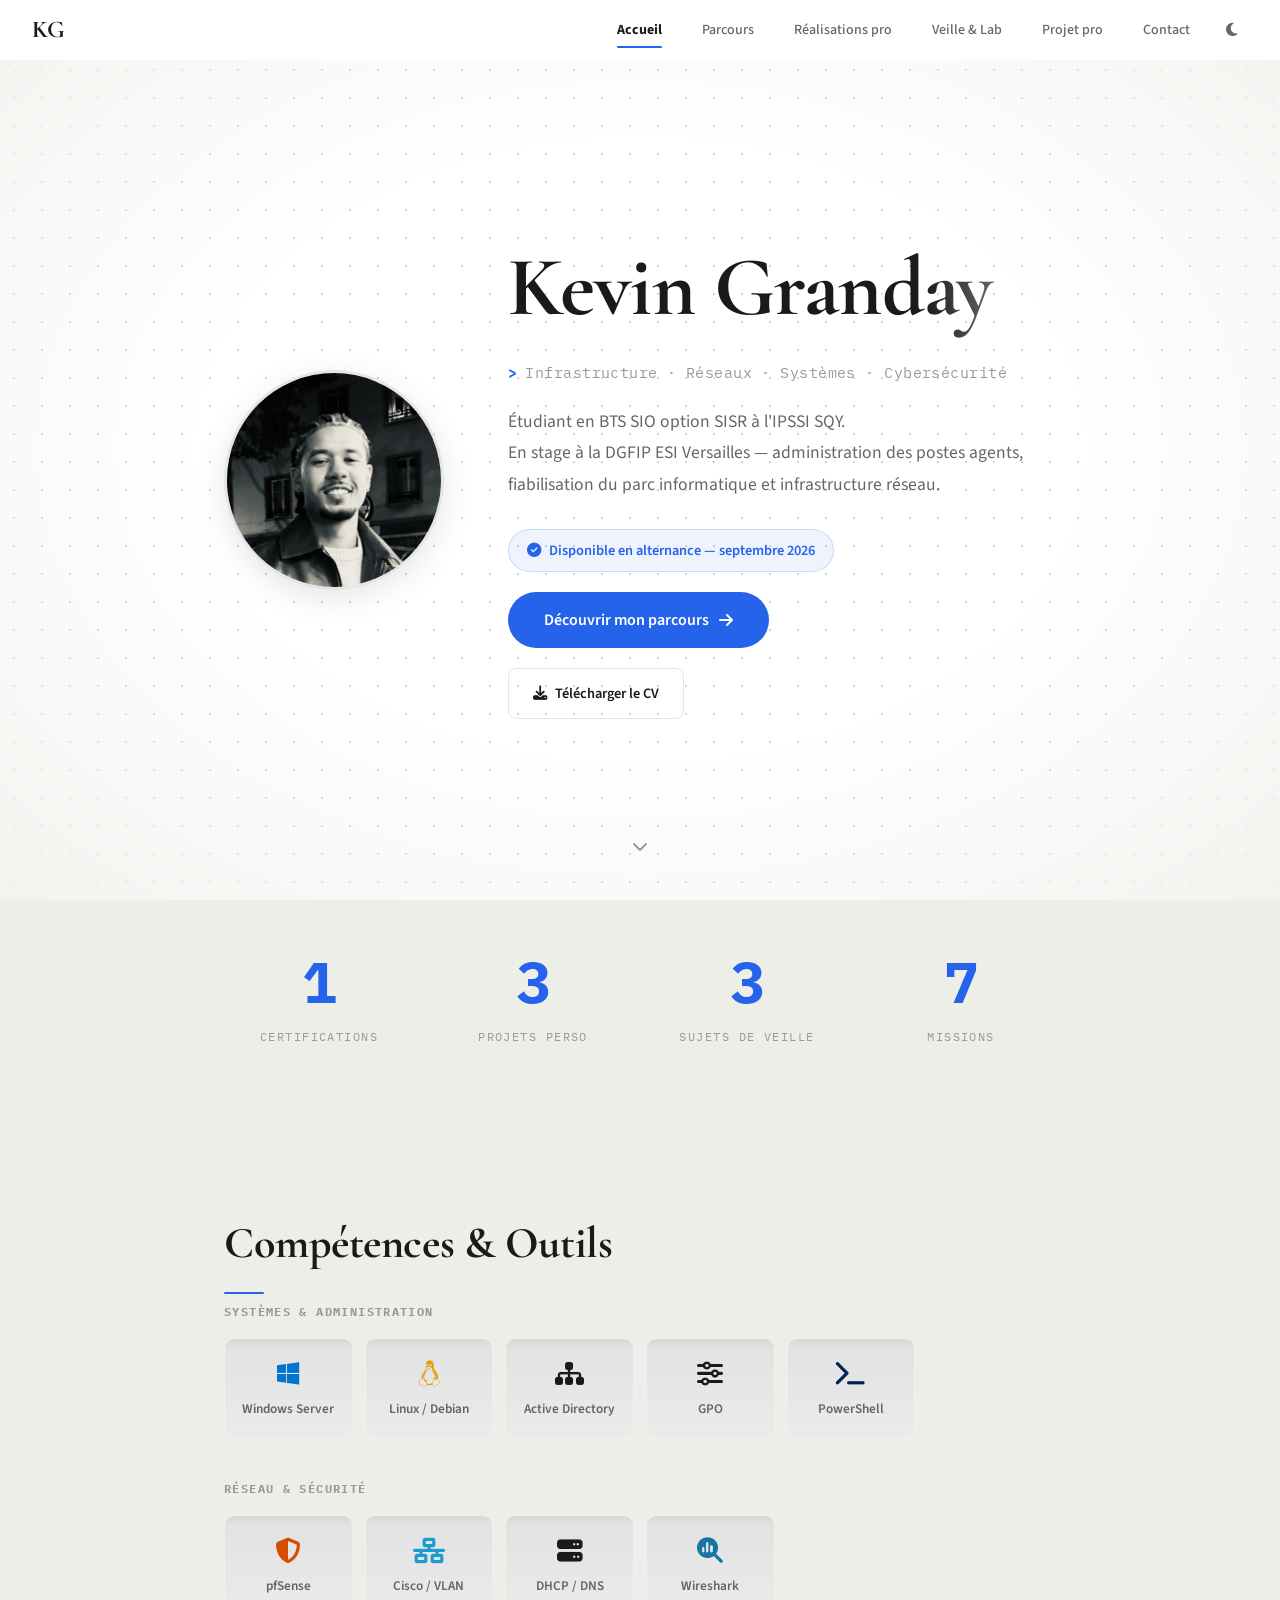
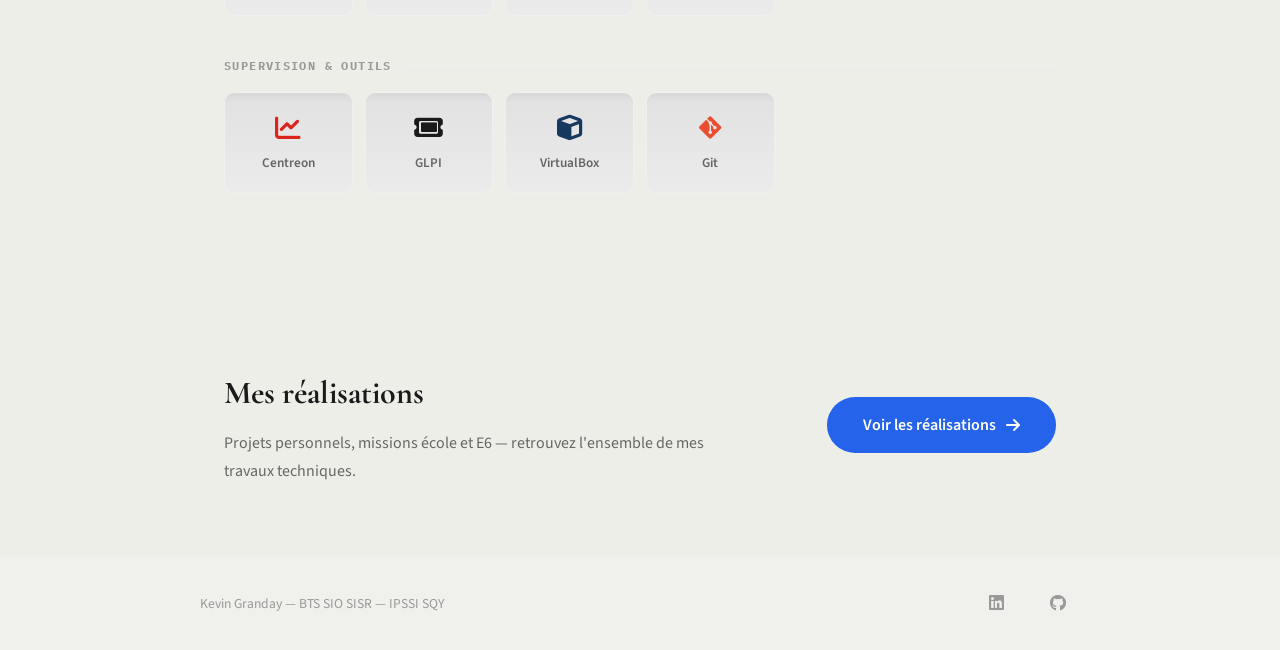
==== commit 2e216812: "refactor: remove AI clichés (particles, glitch, typing anim) + rewrite hero text" ====
--- a/index.html
+++ b/index.html
@@ -115,17 +115,14 @@
     <!-- ===================== HERO ===================== -->
     <section class="hero" id="accueil">
         <div class="hero__bg"></div>
-        <canvas id="heroCanvas" aria-hidden="true"></canvas>
         <div class="container hero__content">
             <div class="hero__text-side">
-                <h1 class="hero__title" data-text="Kevin Granday">Kevin Granday</h1>
-                <p class="hero__typing-line"><span id="heroTyping"></span><span class="hero__cursor"></span></p>
+                <h1 class="hero__title">Kevin Granday</h1>
+                <p class="hero__typing-line">Infrastructure · Réseaux · Systèmes · Cybersécurité</p>
                 <p class="hero__text">
-                    Étudiant en BTS SIO option SISR, passionné par les
-                    infrastructures réseaux et l'administration systèmes.<br>
-                    Je construis mes compétences au croisement de la rigueur
-                    technique et de la curiosité, avec l'ambition de devenir
-                    un professionnel fiable et polyvalent.
+                    Étudiant en BTS SIO option SISR à l'IPSSI SQY.<br>
+                    En stage à la DGFIP ESI Versailles — administration des postes agents,
+                    fiabilisation du parc informatique et infrastructure réseau.
                 </p>
                 <div class="hero__actions">
                     <span class="hero__badge"><i class="fas fa-circle-check"></i> Disponible en alternance — septembre 2026</span>
--- a/style.css
+++ b/style.css
@@ -1512,6 +1512,68 @@
     padding: 20px 26px;
     transition: all var(--dur);
 }
+.mission-card__logo {
+    height: 28px;
+    width: auto;
+    object-fit: contain;
+    background: #fff;
+    border-radius: 4px;
+    padding: 2px 5px;
+}
+
+.mission-card__img {
+    width: 100%;
+    max-height: 200px;
+    object-fit: contain;
+    border-radius: 6px;
+    background: var(--bg);
+    display: block;
+    margin-bottom: 14px;
+    cursor: zoom-in;
+    transition: opacity var(--dur);
+}
+.mission-card__img:hover { opacity: 0.85; }
+
+.mission-lightbox {
+    border: none;
+    border-radius: 10px;
+    padding: 0;
+    background: #000;
+    box-shadow: 0 24px 64px rgba(0,0,0,0.75);
+    max-width: min(900px, 95vw);
+    width: 100%;
+    overflow: hidden;
+    position: fixed;
+    top: 50%;
+    left: 50%;
+    transform: translate(-50%, -50%);
+    margin: 0;
+}
+.mission-lightbox::backdrop {
+    background: rgba(0,0,0,0.85);
+    backdrop-filter: blur(4px);
+}
+.mission-lightbox__img {
+    display: block;
+    width: 100%;
+    max-height: 88vh;
+    object-fit: contain;
+}
+.mission-lightbox__close {
+    position: absolute;
+    top: 10px;
+    right: 14px;
+    background: rgba(0,0,0,0.6);
+    color: #fff;
+    border: none;
+    border-radius: 50%;
+    width: 32px;
+    height: 32px;
+    font-size: 1.2rem;
+    cursor: pointer;
+    z-index: 10;
+    line-height: 1;
+}
 
 .mission-card:hover {
     border-left-color: var(--accent);
@@ -1566,6 +1628,11 @@
     color: #c2410c;
 }
 
+.mission-card__tag--stage {
+    background: #eff6ff;
+    color: #1d4ed8;
+}
+
 .mission-card__desc {
     font-size: 0.93rem;
     color: var(--text-secondary);
@@ -1603,6 +1670,7 @@
 .mission-card__github:hover {
     color: var(--accent);
 }
+
 
 /* Missions grid empty state */
 .missions-grid__empty {
@@ -3199,6 +3267,11 @@
     color: #fb923c;
 }
 
+[data-theme="dark"] .mission-card__tag--stage {
+    background: #0d1f40;
+    color: #93c5fd;
+}
+
 [data-theme="dark"] .hero__badge,
 [data-theme="dark"] .contact-card__badge {
     border-color: #166534;
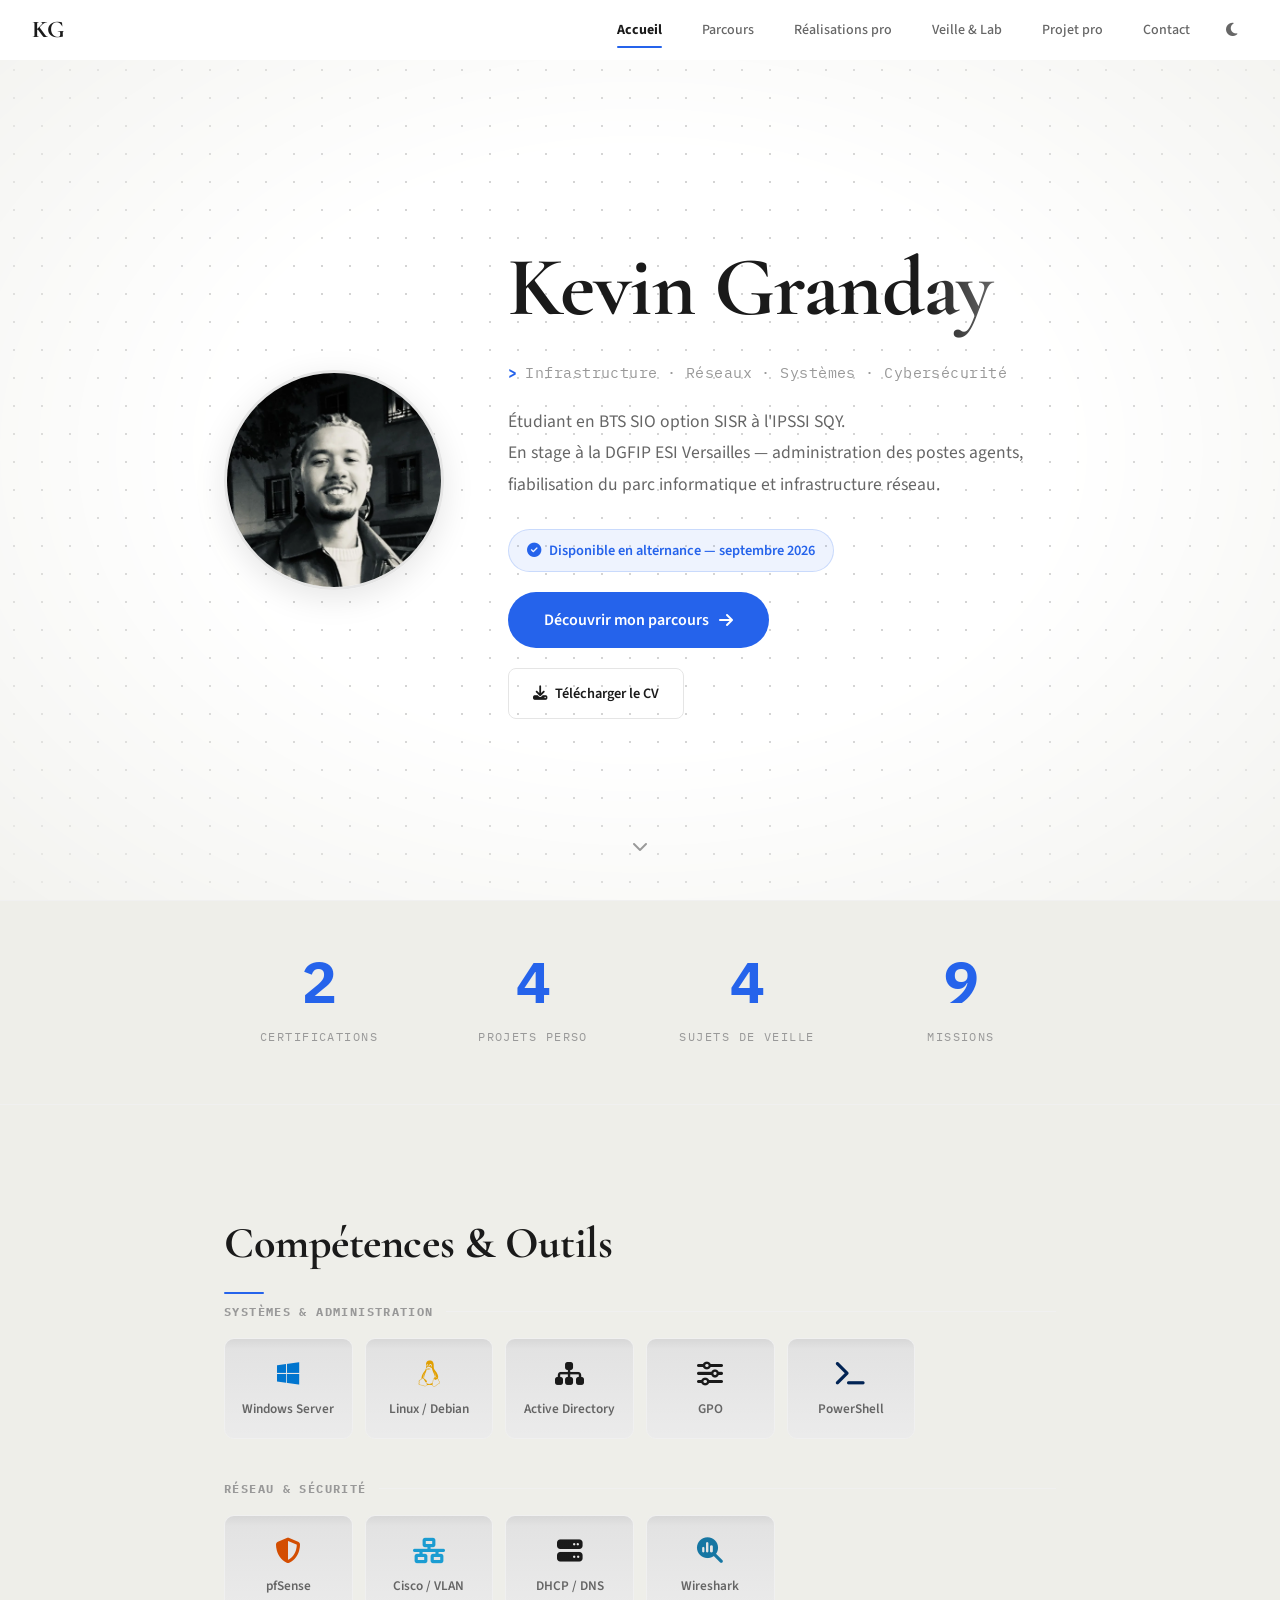
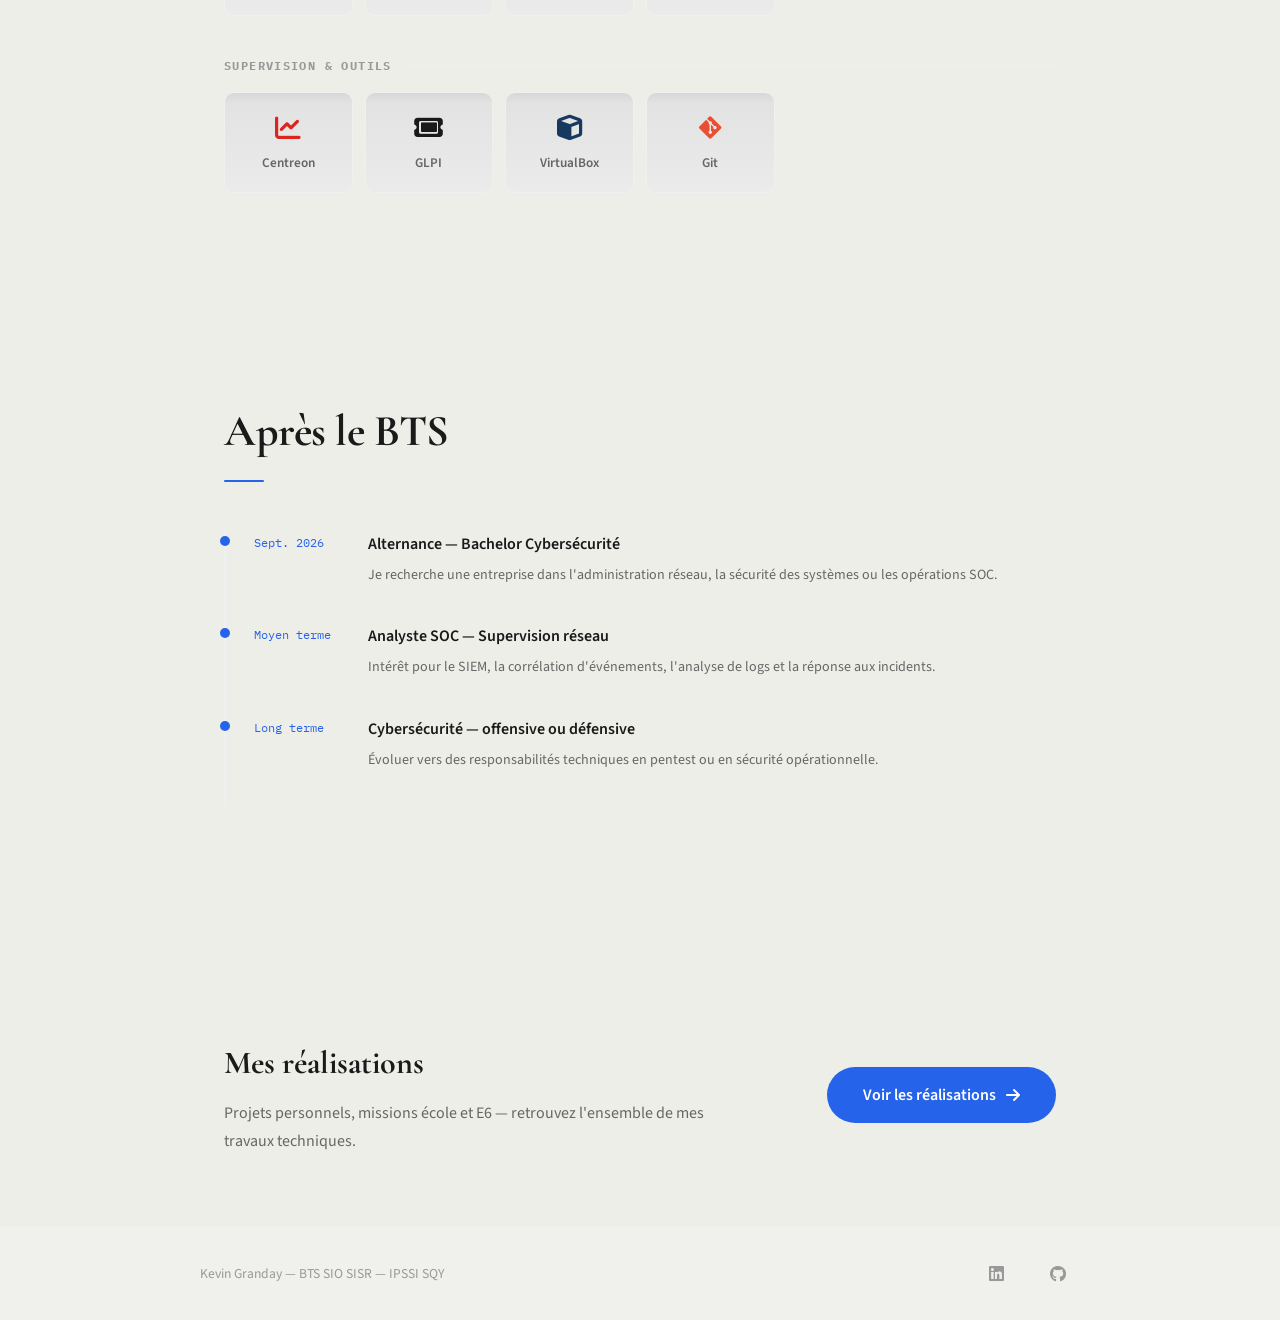
==== commit cfd1dbda: "feat: add section Après le BTS (alternance, SOC, long terme)" ====
--- a/index.html
+++ b/index.html
@@ -203,6 +203,36 @@
         </div>
     </section>
 
+    <!-- ===================== APRÈS LE BTS ===================== -->
+    <section class="section section--alt" id="objectifs">
+        <div class="container">
+            <h2 class="section__title reveal">Après le BTS</h2>
+            <div class="objectifs">
+                <div class="objectif reveal">
+                    <span class="objectif__date">Sept. 2026</span>
+                    <div class="objectif__content">
+                        <h3 class="objectif__titre">Alternance — Bachelor Cybersécurité</h3>
+                        <p class="objectif__desc">Je recherche une entreprise dans l'administration réseau, la sécurité des systèmes ou les opérations SOC.</p>
+                    </div>
+                </div>
+                <div class="objectif reveal">
+                    <span class="objectif__date">Moyen terme</span>
+                    <div class="objectif__content">
+                        <h3 class="objectif__titre">Analyste SOC — Supervision réseau</h3>
+                        <p class="objectif__desc">Intérêt pour le SIEM, la corrélation d'événements, l'analyse de logs et la réponse aux incidents.</p>
+                    </div>
+                </div>
+                <div class="objectif reveal">
+                    <span class="objectif__date">Long terme</span>
+                    <div class="objectif__content">
+                        <h3 class="objectif__titre">Cybersécurité — offensive ou défensive</h3>
+                        <p class="objectif__desc">Évoluer vers des responsabilités techniques en pentest ou en sécurité opérationnelle.</p>
+                    </div>
+                </div>
+            </div>
+        </div>
+    </section>
+
     <!-- ===================== CTA RÉALISATIONS ===================== -->
     <section class="section cta-section">
         <div class="container cta-section__inner reveal">
--- a/style.css
+++ b/style.css
@@ -3432,6 +3432,58 @@
     }
 }
 
+/* ---------- APRÈS LE BTS (index.html) ---------- */
+.objectifs {
+    display: flex;
+    flex-direction: column;
+    gap: 0;
+    margin-top: 40px;
+    border-left: 2px solid var(--border);
+    padding-left: 28px;
+}
+
+.objectif {
+    display: flex;
+    gap: 24px;
+    padding-bottom: 36px;
+    position: relative;
+}
+
+.objectif::before {
+    content: '';
+    position: absolute;
+    left: -34px;
+    top: 6px;
+    width: 10px;
+    height: 10px;
+    border-radius: 50%;
+    background: var(--accent);
+    border: 2px solid var(--bg);
+}
+
+.objectif__date {
+    font-size: 0.72rem;
+    font-family: var(--font-mono, monospace);
+    color: var(--accent);
+    white-space: nowrap;
+    min-width: 90px;
+    padding-top: 3px;
+}
+
+.objectif__titre {
+    font-size: 1rem;
+    font-weight: 600;
+    margin: 0 0 6px;
+    color: var(--text);
+}
+
+.objectif__desc {
+    font-size: 0.88rem;
+    color: var(--text-secondary);
+    line-height: 1.6;
+    margin: 0;
+}
+
 /* ---------- CTA SECTION (index.html) ---------- */
 .cta-section {
     background: var(--bg-secondary);
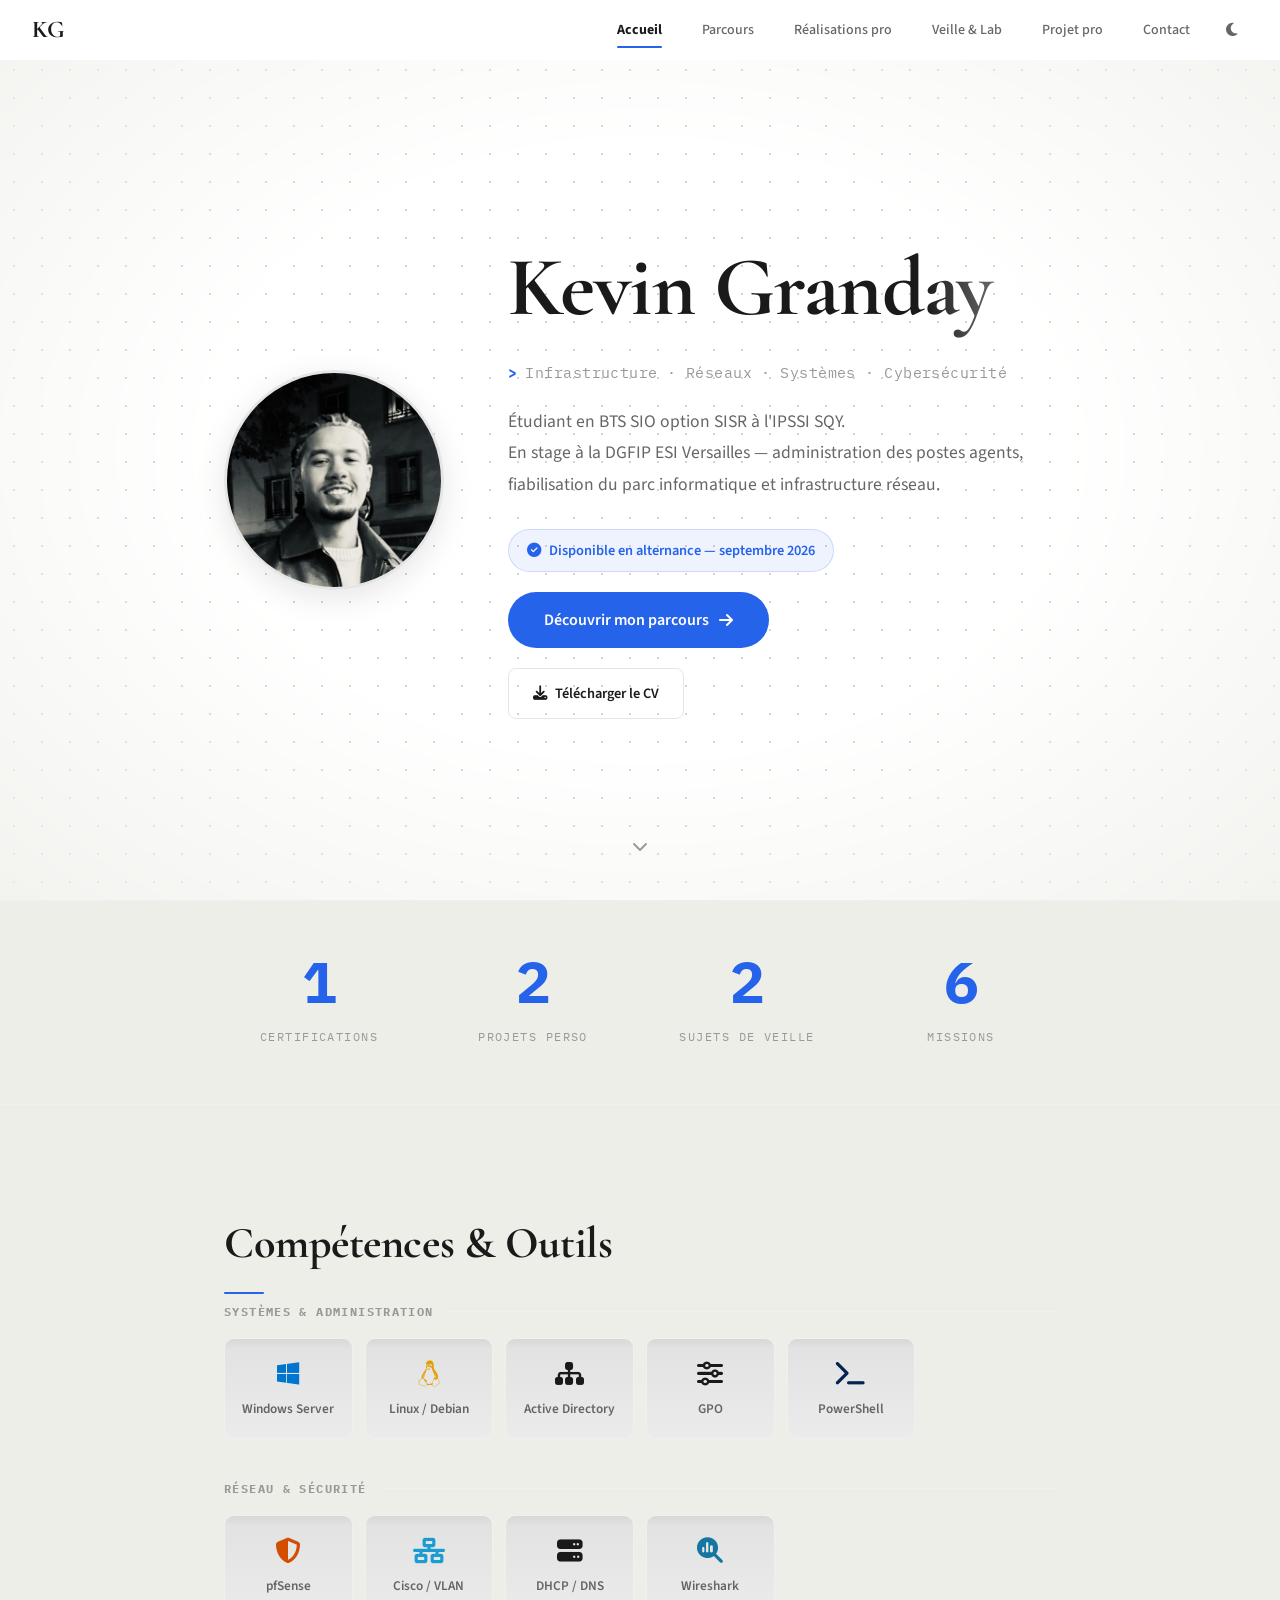
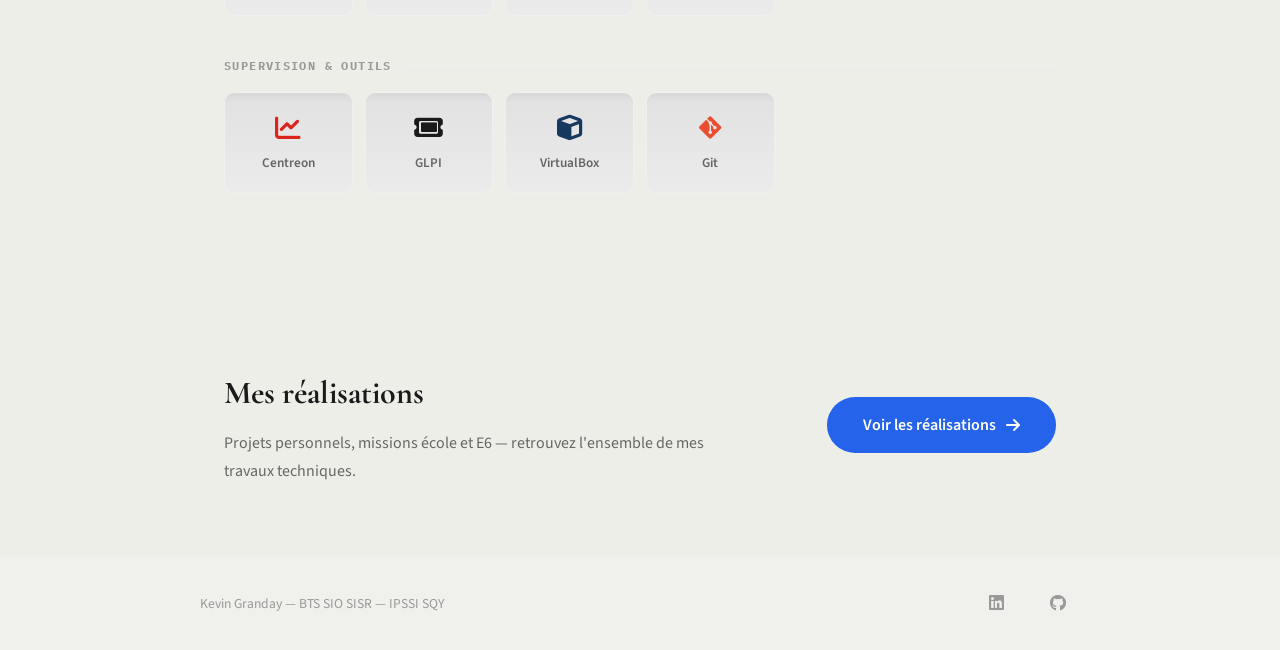
==== commit ce090df4: "feat: move section Apres le BTS from index to parcours" ====
--- a/index.html
+++ b/index.html
@@ -203,36 +203,6 @@
         </div>
     </section>
 
-    <!-- ===================== APRÈS LE BTS ===================== -->
-    <section class="section section--alt" id="objectifs">
-        <div class="container">
-            <h2 class="section__title reveal">Après le BTS</h2>
-            <div class="objectifs">
-                <div class="objectif reveal">
-                    <span class="objectif__date">Sept. 2026</span>
-                    <div class="objectif__content">
-                        <h3 class="objectif__titre">Alternance — Bachelor Cybersécurité</h3>
-                        <p class="objectif__desc">Je recherche une entreprise dans l'administration réseau, la sécurité des systèmes ou les opérations SOC.</p>
-                    </div>
-                </div>
-                <div class="objectif reveal">
-                    <span class="objectif__date">Moyen terme</span>
-                    <div class="objectif__content">
-                        <h3 class="objectif__titre">Analyste SOC — Supervision réseau</h3>
-                        <p class="objectif__desc">Intérêt pour le SIEM, la corrélation d'événements, l'analyse de logs et la réponse aux incidents.</p>
-                    </div>
-                </div>
-                <div class="objectif reveal">
-                    <span class="objectif__date">Long terme</span>
-                    <div class="objectif__content">
-                        <h3 class="objectif__titre">Cybersécurité — offensive ou défensive</h3>
-                        <p class="objectif__desc">Évoluer vers des responsabilités techniques en pentest ou en sécurité opérationnelle.</p>
-                    </div>
-                </div>
-            </div>
-        </div>
-    </section>
-
     <!-- ===================== CTA RÉALISATIONS ===================== -->
     <section class="section cta-section">
         <div class="container cta-section__inner reveal">
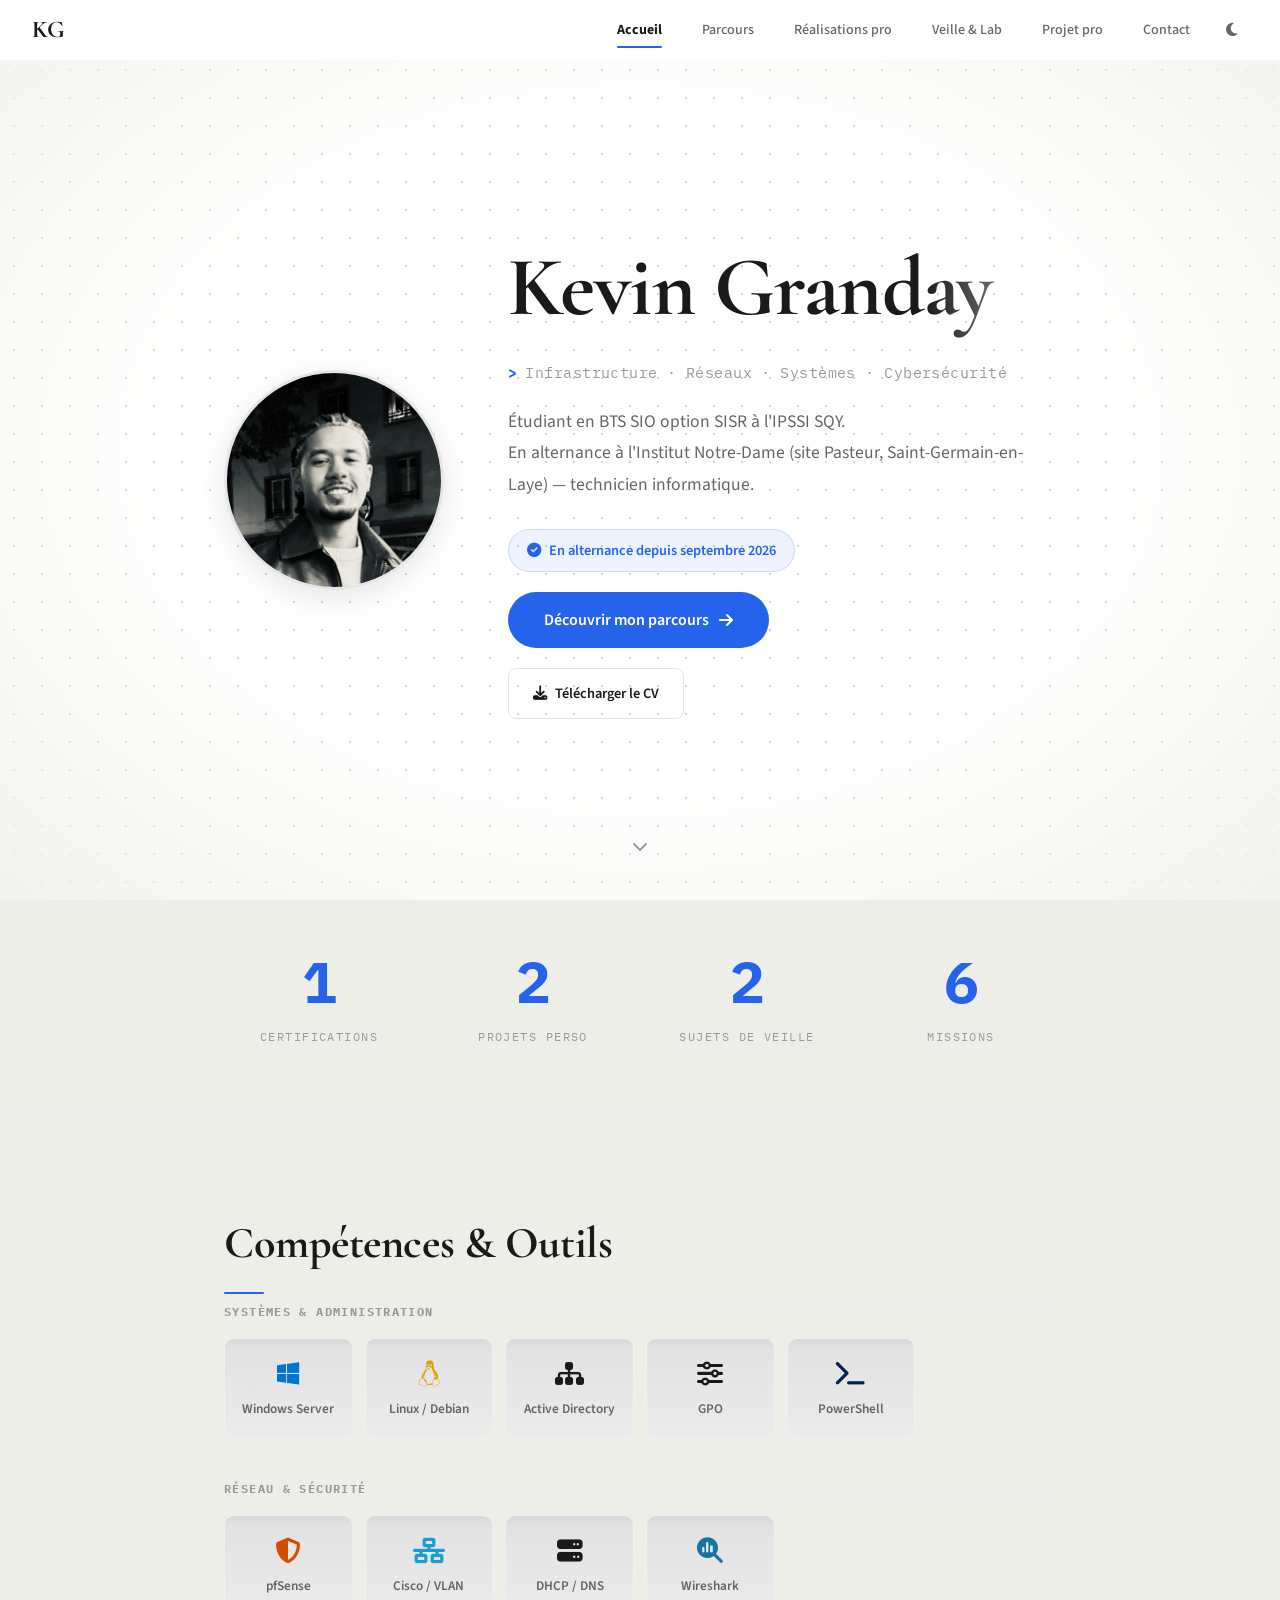
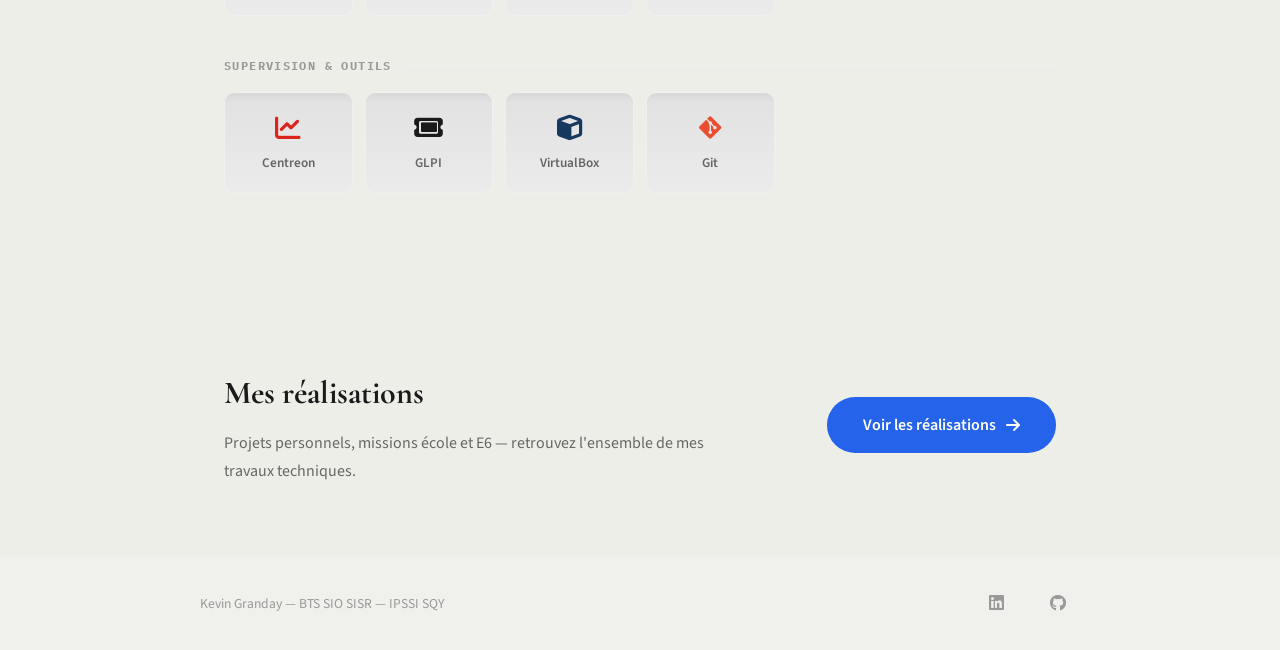
==== commit 60e79d50: "Mise à jour du parcours : alternance à l'Institut Notre-Dame Kevin a débuté son alternance technicie" ====
--- a/index.html
+++ b/index.html
@@ -121,11 +121,11 @@
                 <p class="hero__typing-line">Infrastructure · Réseaux · Systèmes · Cybersécurité</p>
                 <p class="hero__text">
                     Étudiant en BTS SIO option SISR à l'IPSSI SQY.<br>
-                    En stage à la DGFIP ESI Versailles — administration des postes agents,
-                    fiabilisation du parc informatique et infrastructure réseau.
+                    En alternance à l'Institut Notre-Dame (site Pasteur, Saint-Germain-en-Laye) —
+                    technicien informatique.
                 </p>
                 <div class="hero__actions">
-                    <span class="hero__badge"><i class="fas fa-circle-check"></i> Disponible en alternance — septembre 2026</span>
+                    <span class="hero__badge"><i class="fas fa-circle-check"></i> En alternance depuis septembre 2026</span>
                     <a href="parcours.html" class="hero__cta">Découvrir mon parcours <i class="fas fa-arrow-right"></i></a>
                     <a href="docs/kevin-granday-cv.pdf" download class="btn btn--outline"><i class="fas fa-download"></i> Télécharger le CV</a>
                 </div>
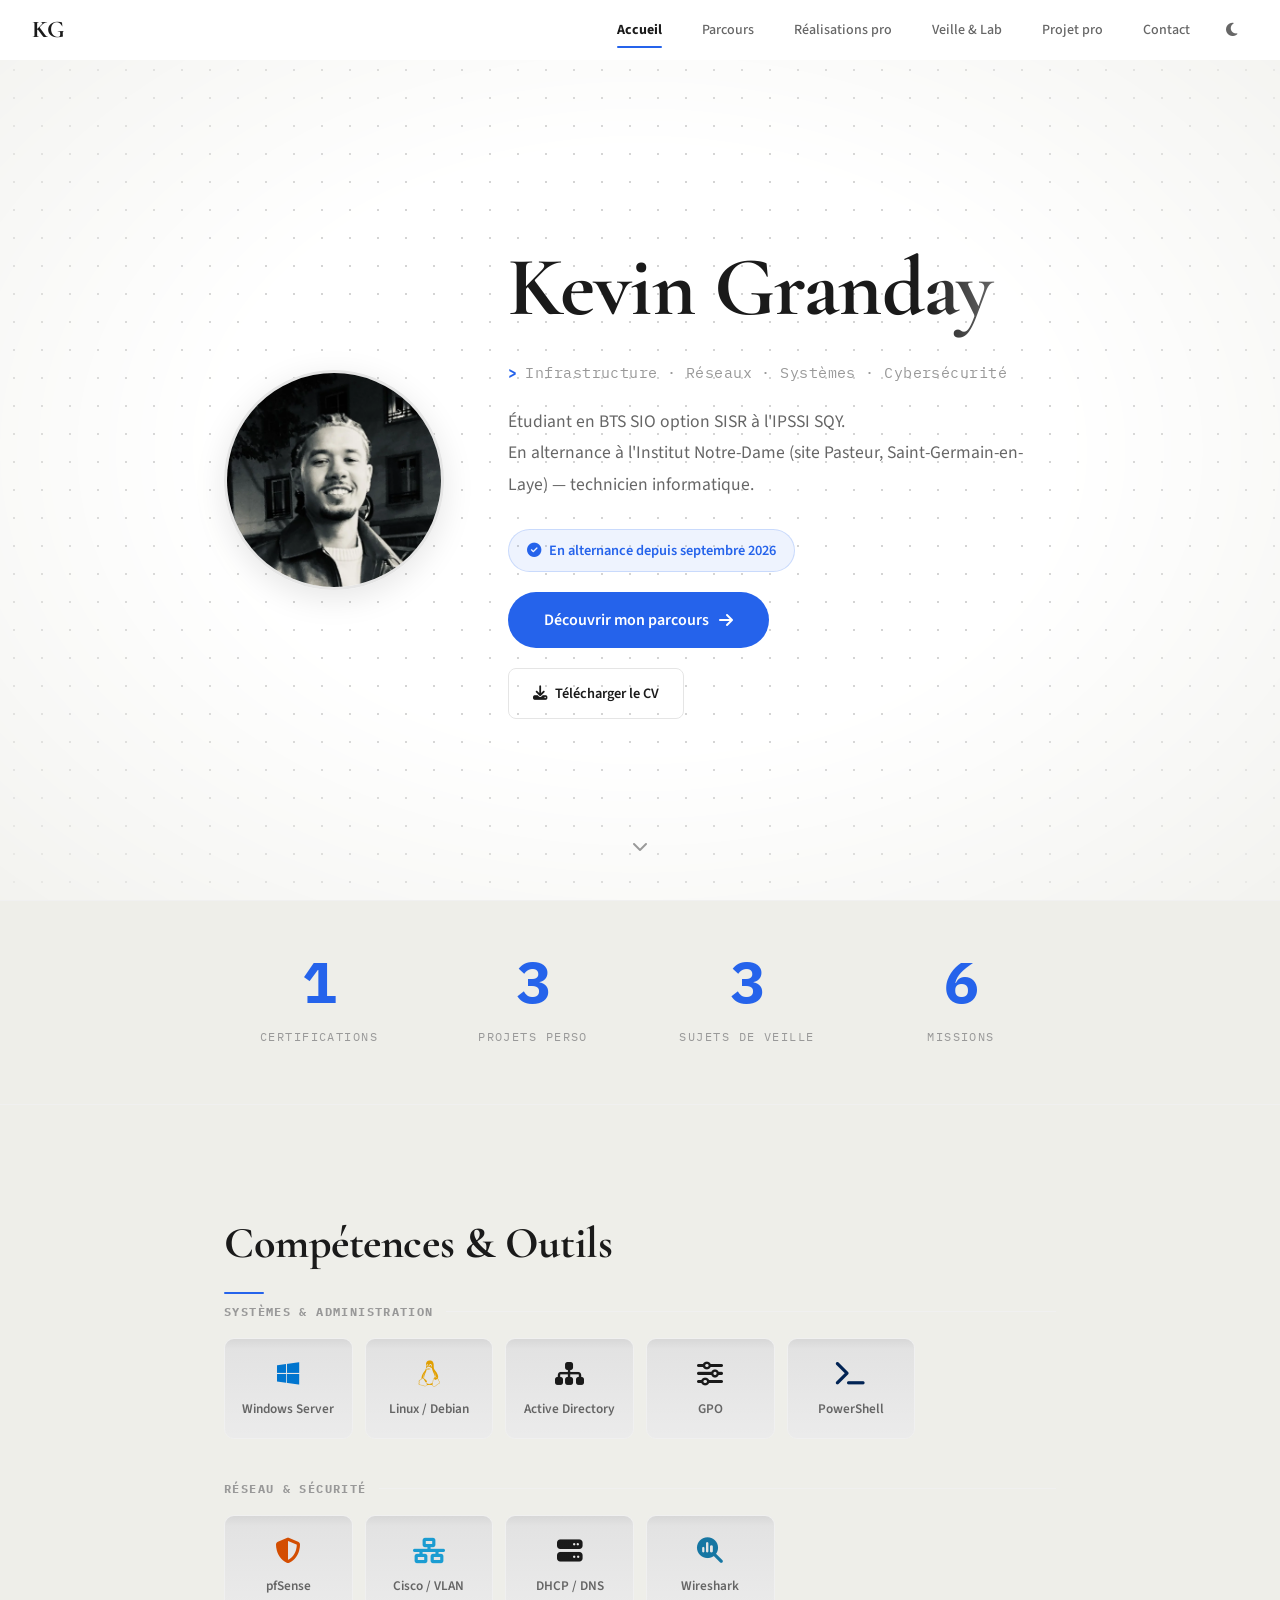
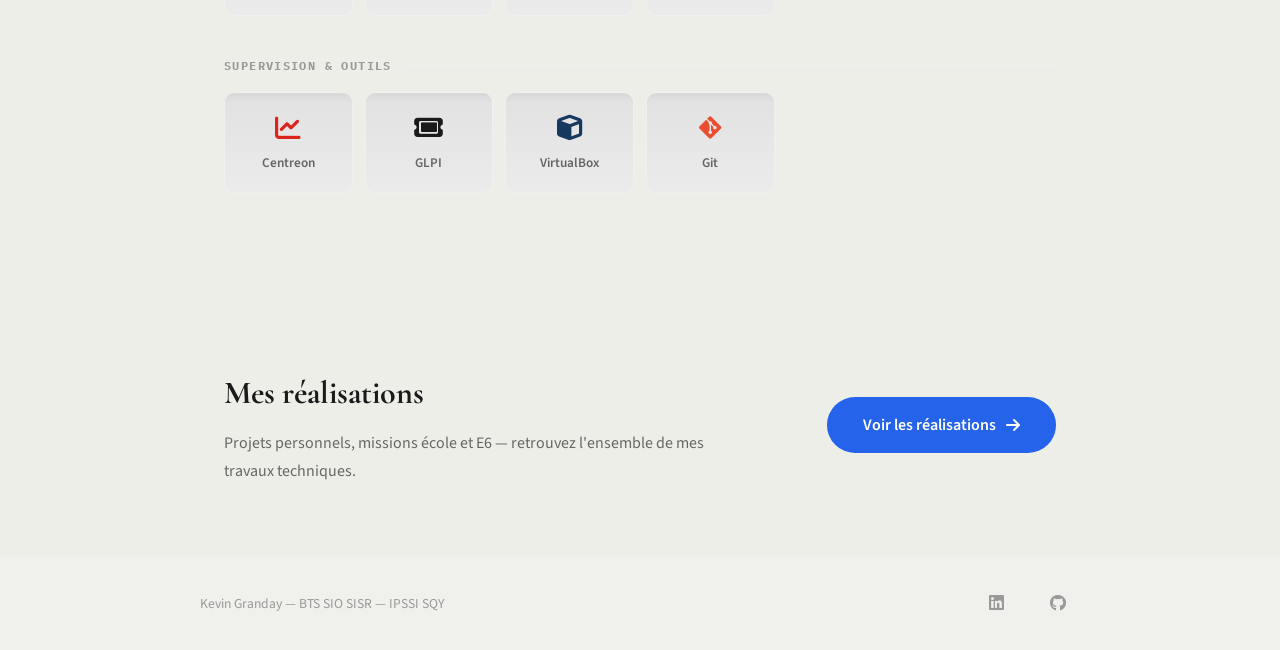
==== commit 1caa1484: "Agrandit le logo Institut Notre-Dame dans la timeline parcours Le logo générique .timeline__logo (28" ====
--- a/index.html
+++ b/index.html
@@ -66,7 +66,7 @@
         ]
     }
     </script>
-    <link rel="stylesheet" href="style.css?v=42">
+    <link rel="stylesheet" href="style.css?v=43">
     <link rel="preconnect" href="https://fonts.googleapis.com">
     <link rel="preconnect" href="https://fonts.gstatic.com" crossorigin>
     <link href="https://fonts.googleapis.com/css2?family=Cormorant+Garamond:wght@400;500;600;700&family=Source+Sans+3:wght@300;400;500;600;700&family=IBM+Plex+Mono:wght@400;500;600&display=swap" rel="stylesheet">
@@ -228,6 +228,6 @@
 
         </div><!-- /.page-content -->
 
-    <script src="main.js?v=42"></script>
+    <script src="main.js?v=43"></script>
 </body>
 </html>
--- a/style.css
+++ b/style.css
@@ -718,6 +718,13 @@
 }
 
 .ipssi-logo.timeline__logo {
+    filter: none;
+    opacity: 1;
+}
+
+.ind-logo.timeline__logo {
+    height: 44px;
+    max-width: 110px;
     filter: none;
     opacity: 1;
 }
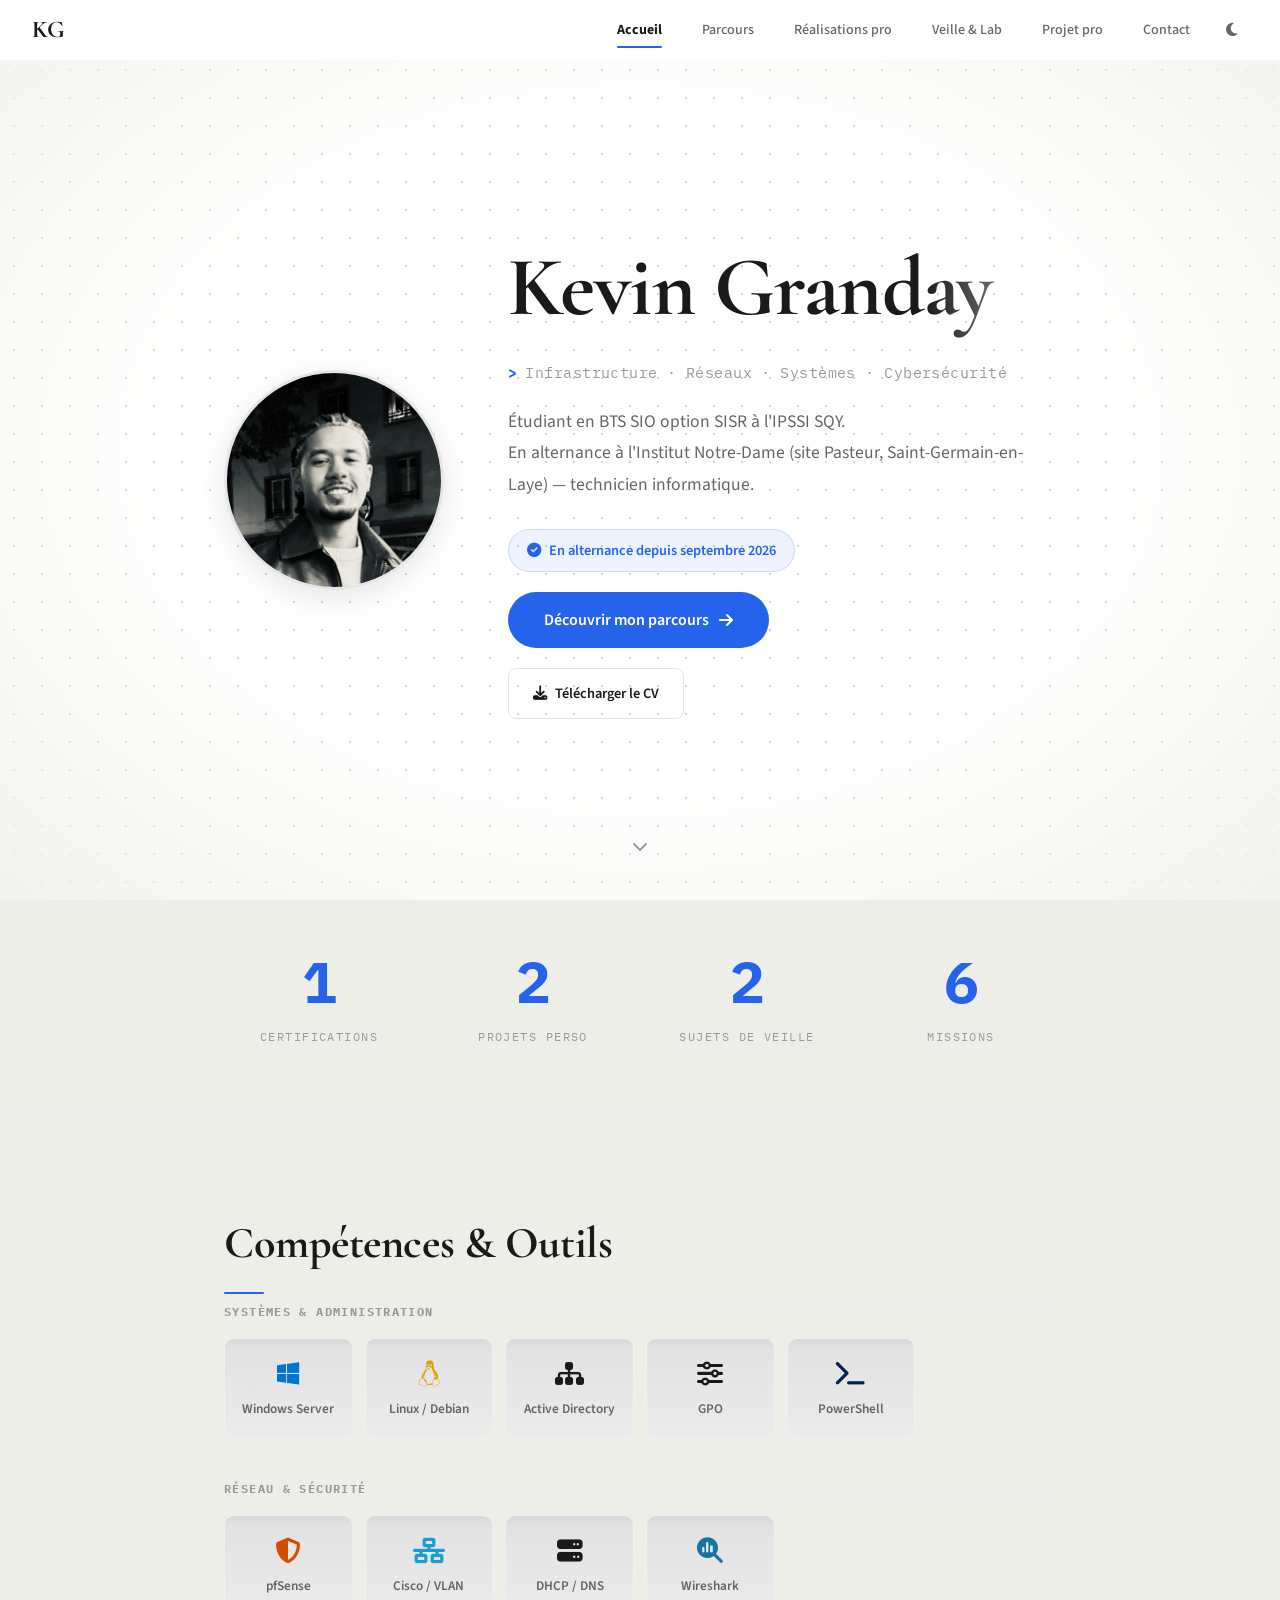
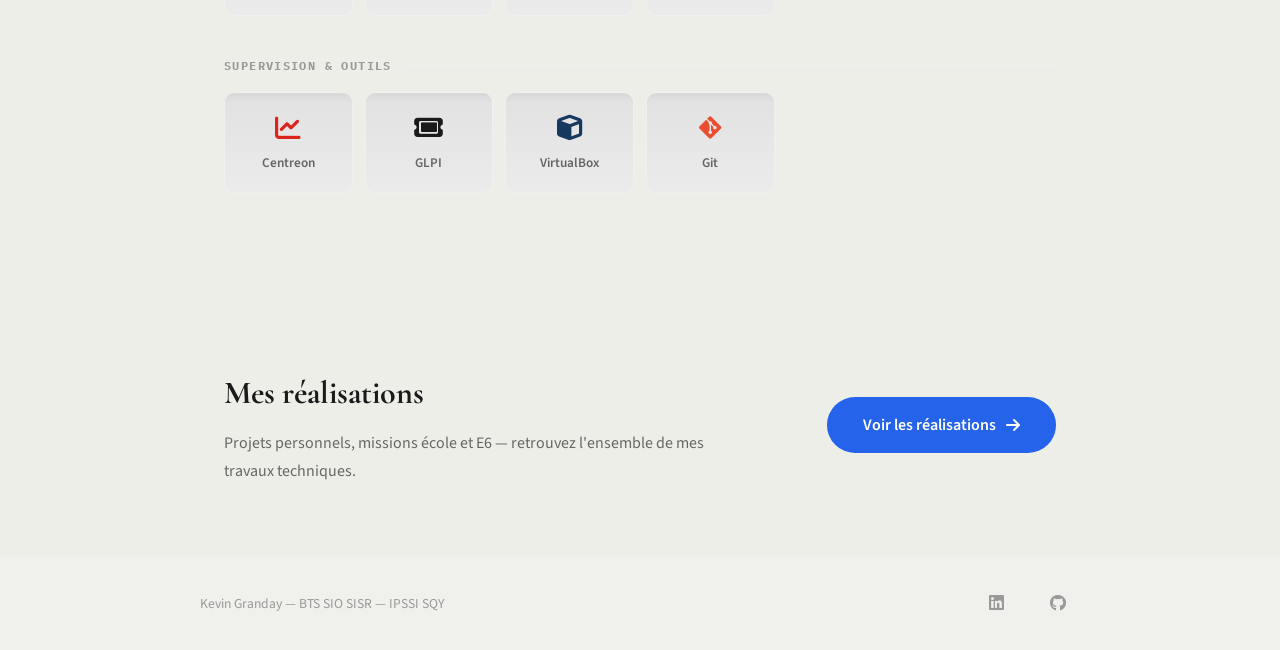
==== commit f6f24bd7: "Uniformise la taille des logos dans la timeline parcours Tous les logos (Institut Notre-Dame, DGFIP," ====
--- a/index.html
+++ b/index.html
@@ -66,7 +66,7 @@
         ]
     }
     </script>
-    <link rel="stylesheet" href="style.css?v=43">
+    <link rel="stylesheet" href="style.css?v=44">
     <link rel="preconnect" href="https://fonts.googleapis.com">
     <link rel="preconnect" href="https://fonts.gstatic.com" crossorigin>
     <link href="https://fonts.googleapis.com/css2?family=Cormorant+Garamond:wght@400;500;600;700&family=Source+Sans+3:wght@300;400;500;600;700&family=IBM+Plex+Mono:wght@400;500;600&display=swap" rel="stylesheet">
--- a/style.css
+++ b/style.css
@@ -708,9 +708,9 @@
 }
 
 .timeline__logo {
-    height: 28px;
+    height: 72px;
     width: auto;
-    max-width: 80px;
+    max-width: 160px;
     border-radius: 4px;
     opacity: 0.72;
     filter: grayscale(100%);
@@ -723,8 +723,6 @@
 }
 
 .ind-logo.timeline__logo {
-    height: 44px;
-    max-width: 110px;
     filter: none;
     opacity: 1;
 }
